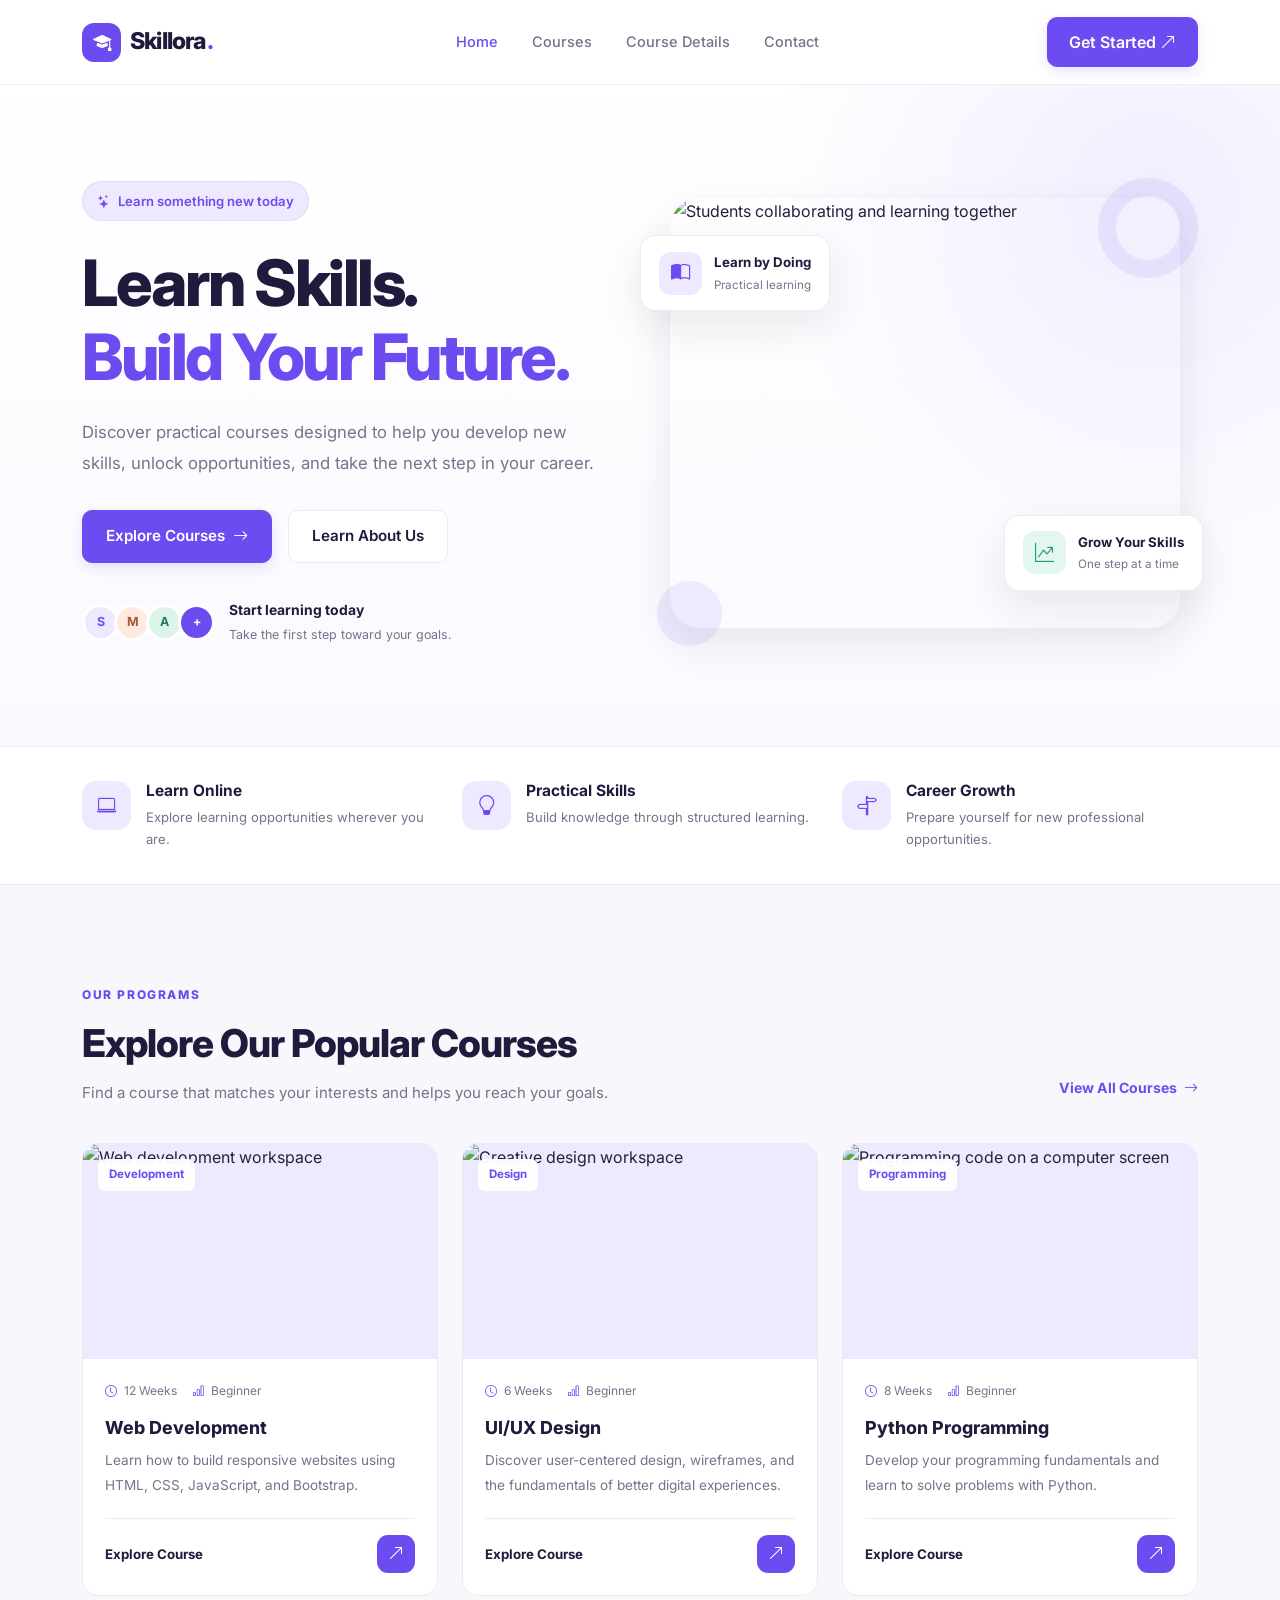
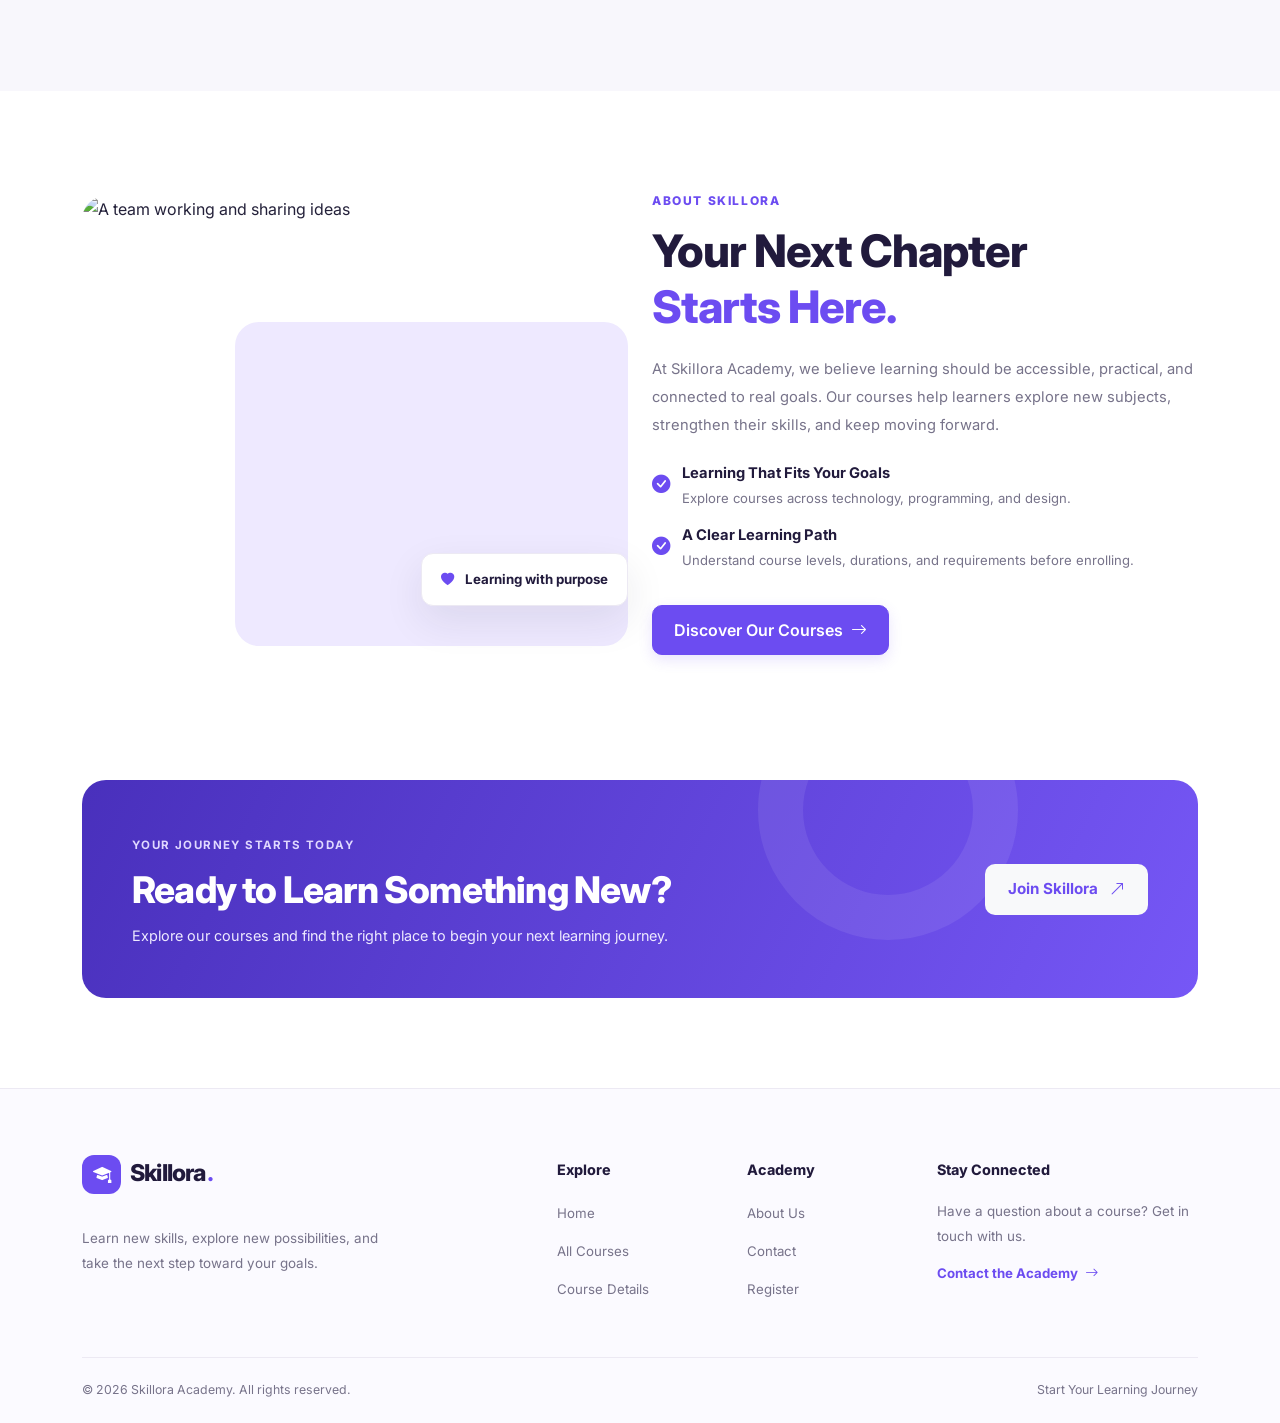
==== index.html @ 538d4571 "feat: add the home page with its style" ====
<!DOCTYPE html>
<html lang="en">
<head>
    <meta charset="UTF-8">
    <meta name="viewport" content="width=device-width, initial-scale=1.0">

    <meta name="description" content="Discover practical online courses at Skillora Academy and build the skills you need to grow your career.">

    <title>Skillora Academy | Learn Skills. Build Your Future.</title>

    <!-- Google Fonts -->
    <link rel="preconnect" href="https://fonts.googleapis.com">
    <link rel="preconnect" href="https://fonts.gstatic.com" crossorigin>
    <link href="https://fonts.googleapis.com/css2?family=Inter:wght@400;500;600;700;800&display=swap" rel="stylesheet">

    <!-- Bootstrap CSS -->
    <link rel="stylesheet" href="bootstrap/bootstrap.min.css">

    <!-- Bootstrap Icons -->
    <link rel="stylesheet" href="https://cdn.jsdelivr.net/npm/bootstrap-icons@1.13.1/font/bootstrap-icons.min.css">

    <!-- Custom CSS -->
    <link rel="stylesheet" href="css/style.css">
</head>

<body>

    <!-- Navbar -->
    <nav class="navbar navbar-expand-lg sticky-top">
        <div class="container">

            <a class="navbar-brand" href="index.html">
                <span class="brand-icon">
                    <i class="bi bi-mortarboard-fill"></i>
                </span>
                Skillora<span class="brand-dot">.</span>
            </a>

            <button
                class="navbar-toggler"
                type="button"
                data-bs-toggle="collapse"
                data-bs-target="#mainNavbar"
                aria-controls="mainNavbar"
                aria-expanded="false"
                aria-label="Toggle navigation">

                <span class="navbar-toggler-icon"></span>
            </button>

            <div class="collapse navbar-collapse" id="mainNavbar">

                <ul class="navbar-nav mx-auto mb-3 mb-lg-0">
                    <li class="nav-item">
                        <a class="nav-link active" aria-current="page" href="index.html">Home</a>
                    </li>

                    <li class="nav-item">
                        <a class="nav-link" href="courses.html">Courses</a>
                    </li>

                    <li class="nav-item">
                        <a class="nav-link" href="course-details.html?course=web-development">Course Details</a>
                    </li>

                    <li class="nav-item">
                        <a class="nav-link" href="contact.html">Contact</a>
                    </li>
                </ul>

                <a href="contact.html" class="btn btn-primary-custom">
                    Get Started <i class="bi bi-arrow-up-right ms-1"></i>
                </a>

            </div>
        </div>
    </nav>


    <!-- Hero Section -->
    <header class="hero-section">
        <div class="container">
            <div class="row align-items-center gy-5">

                <div class="col-lg-6">

                    <div class="hero-badge">
                        <i class="bi bi-stars me-2"></i>
                        Learn something new today
                    </div>

                    <h1 class="hero-title">
                        Learn Skills.<br>
                        <span>Build Your Future.</span>
                    </h1>

                    <p class="hero-description">
                        Discover practical courses designed to help you
                        develop new skills, unlock opportunities, and take
                        the next step in your career.
                    </p>

                    <div class="d-flex flex-wrap gap-3 hero-actions">
                        <a href="courses.html" class="btn btn-primary-custom btn-lg">
                            Explore Courses
                            <i class="bi bi-arrow-right ms-2"></i>
                        </a>

                        <a href="#about" class="btn btn-outline-custom btn-lg">
                            Learn About Us
                        </a>
                    </div>

                    <div class="hero-trust">
                        <div class="trust-avatars" aria-hidden="true">
                            <span>S</span>
                            <span>M</span>
                            <span>A</span>
                            <span>+</span>
                        </div>

                        <div>
                            <strong>Start learning today</strong>
                            <p>Take the first step toward your goals.</p>
                        </div>
                    </div>

                </div>


                <div class="col-lg-6">

                    <div class="hero-visual">

                        <img
                            src="https://images.unsplash.com/photo-1522202176988-66273c2fd55f?auto=format&fit=crop&w=1100&q=85"
                            alt="Students collaborating and learning together"
                            class="hero-image">

                        <div class="floating-card floating-card-top">
                            <div class="floating-icon">
                                <i class="bi bi-book-half"></i>
                            </div>

                            <div>
                                <strong>Learn by Doing</strong>
                                <span>Practical learning</span>
                            </div>
                        </div>

                        <div class="floating-card floating-card-bottom">
                            <div class="floating-icon success-icon">
                                <i class="bi bi-graph-up-arrow"></i>
                            </div>

                            <div>
                                <strong>Grow Your Skills</strong>
                                <span>One step at a time</span>
                            </div>
                        </div>

                        <div class="hero-decoration hero-decoration-one"></div>
                        <div class="hero-decoration hero-decoration-two"></div>

                    </div>

                </div>

            </div>
        </div>
    </header>


    <!-- Learning Benefits -->
    <section class="benefits-section">
        <div class="container">

            <div class="row g-4">

                <div class="col-12 col-md-4">
                    <div class="benefit-item">
                        <div class="benefit-icon">
                            <i class="bi bi-laptop"></i>
                        </div>

                        <div>
                            <h3>Learn Online</h3>
                            <p>Explore learning opportunities wherever you are.</p>
                        </div>
                    </div>
                </div>

                <div class="col-12 col-md-4">
                    <div class="benefit-item">
                        <div class="benefit-icon">
                            <i class="bi bi-lightbulb"></i>
                        </div>

                        <div>
                            <h3>Practical Skills</h3>
                            <p>Build knowledge through structured learning.</p>
                        </div>
                    </div>
                </div>

                <div class="col-12 col-md-4">
                    <div class="benefit-item">
                        <div class="benefit-icon">
                            <i class="bi bi-signpost-split"></i>
                        </div>

                        <div>
                            <h3>Career Growth</h3>
                            <p>Prepare yourself for new professional opportunities.</p>
                        </div>
                    </div>
                </div>

            </div>

        </div>
    </section>


    <!-- Featured Courses -->
    <section class="section-padding" id="featured-courses">
        <div class="container">

            <div class="section-heading">
                <div>
                    <span class="section-eyebrow">OUR PROGRAMS</span>
                    <h2>Explore Our Popular Courses</h2>
                    <p>
                        Find a course that matches your interests
                        and helps you reach your goals.
                    </p>
                </div>

                <a href="courses.html" class="text-link">
                    View All Courses
                    <i class="bi bi-arrow-right ms-1"></i>
                </a>
            </div>


            <div class="row g-4">

                <!-- Web Development -->
                <div class="col-md-6 col-lg-4">
                    <article class="course-card h-100">

                        <div class="course-image-wrapper">
                            <img
                                src="https://images.unsplash.com/photo-1498050108023-c5249f4df085?auto=format&fit=crop&w=800&q=80"
                                alt="Web development workspace"
                                class="course-image"
                                loading="lazy">

                            <span class="course-category">Development</span>
                        </div>

                        <div class="course-card-body">
                            <div class="course-meta">
                                <span>
                                    <i class="bi bi-clock me-1"></i>
                                    12 Weeks
                                </span>

                                <span>
                                    <i class="bi bi-bar-chart me-1"></i>
                                    Beginner
                                </span>
                            </div>

                            <h3>Web Development</h3>

                            <p>
                                Learn how to build responsive websites
                                using HTML, CSS, JavaScript, and Bootstrap.
                            </p>

                            <div class="course-card-footer">
                                <span class="course-price">Explore Course</span>

                                <a
                                    href="course-details.html?course=web-development"
                                    class="course-arrow"
                                    aria-label="View Web Development course details">

                                    <i class="bi bi-arrow-up-right"></i>
                                </a>
                            </div>
                        </div>

                    </article>
                </div>


                <!-- UI/UX Design -->
                <div class="col-md-6 col-lg-4">
                    <article class="course-card h-100">

                        <div class="course-image-wrapper">
                            <img
                                src="https://images.unsplash.com/photo-1561070791-2526d30994b5?auto=format&fit=crop&w=800&q=80"
                                alt="Creative design workspace"
                                class="course-image"
                                loading="lazy">

                            <span class="course-category">Design</span>
                        </div>

                        <div class="course-card-body">
                            <div class="course-meta">
                                <span>
                                    <i class="bi bi-clock me-1"></i>
                                    6 Weeks
                                </span>

                                <span>
                                    <i class="bi bi-bar-chart me-1"></i>
                                    Beginner
                                </span>
                            </div>

                            <h3>UI/UX Design</h3>

                            <p>
                                Discover user-centered design, wireframes,
                                and the fundamentals of better digital experiences.
                            </p>

                            <div class="course-card-footer">
                                <span class="course-price">Explore Course</span>

                                <a
                                    href="course-details.html?course=ui-ux-design"
                                    class="course-arrow"
                                    aria-label="View UI/UX Design course details">

                                    <i class="bi bi-arrow-up-right"></i>
                                </a>
                            </div>
                        </div>

                    </article>
                </div>


                <!-- Python -->
                <div class="col-md-6 col-lg-4">
                    <article class="course-card h-100">

                        <div class="course-image-wrapper">
                            <img
                                src="https://images.unsplash.com/photo-1515879218367-8466d910aaa4?auto=format&fit=crop&w=800&q=80"
                                alt="Programming code on a computer screen"
                                class="course-image"
                                loading="lazy">

                            <span class="course-category">Programming</span>
                        </div>

                        <div class="course-card-body">
                            <div class="course-meta">
                                <span>
                                    <i class="bi bi-clock me-1"></i>
                                    8 Weeks
                                </span>

                                <span>
                                    <i class="bi bi-bar-chart me-1"></i>
                                    Beginner
                                </span>
                            </div>

                            <h3>Python Programming</h3>

                            <p>
                                Develop your programming fundamentals and
                                learn to solve problems with Python.
                            </p>

                            <div class="course-card-footer">
                                <span class="course-price">Explore Course</span>

                                <a
                                    href="course-details.html?course=python"
                                    class="course-arrow"
                                    aria-label="View Python Programming course details">

                                    <i class="bi bi-arrow-up-right"></i>
                                </a>
                            </div>
                        </div>

                    </article>
                </div>

            </div>

        </div>
    </section>


    <!-- About Section -->
    <section class="about-section section-padding" id="about">
        <div class="container">

            <div class="row align-items-center gy-5">

                <div class="col-lg-6">

                    <div class="about-image-wrapper">
                        <img
                            src="https://images.unsplash.com/photo-1521737711867-e3b97375f902?auto=format&fit=crop&w=1000&q=85"
                            alt="A team working and sharing ideas"
                            class="about-image"
                            loading="lazy">

                        <div class="about-image-label">
                            <i class="bi bi-heart-fill me-2"></i>
                            Learning with purpose
                        </div>
                    </div>

                </div>


                <div class="col-lg-6">

                    <span class="section-eyebrow">ABOUT SKILLORA</span>

                    <h2 class="about-title">
                        Your Next Chapter
                        <span>Starts Here.</span>
                    </h2>

                    <p class="about-description">
                        At Skillora Academy, we believe learning should be
                        accessible, practical, and connected to real goals.
                        Our courses help learners explore new subjects,
                        strengthen their skills, and keep moving forward.
                    </p>

                    <div class="about-feature">
                        <i class="bi bi-check-circle-fill"></i>

                        <div>
                            <h3>Learning That Fits Your Goals</h3>
                            <p>Explore courses across technology, programming, and design.</p>
                        </div>
                    </div>

                    <div class="about-feature">
                        <i class="bi bi-check-circle-fill"></i>

                        <div>
                            <h3>A Clear Learning Path</h3>
                            <p>Understand course levels, durations, and requirements before enrolling.</p>
                        </div>
                    </div>

                    <a href="courses.html" class="btn btn-primary-custom mt-3">
                        Discover Our Courses
                        <i class="bi bi-arrow-right ms-2"></i>
                    </a>

                </div>

            </div>

        </div>
    </section>


    <!-- Call to Action -->
    <section class="cta-section">
        <div class="container">

            <div class="cta-content">

                <div>
                    <span class="cta-eyebrow">YOUR JOURNEY STARTS TODAY</span>

                    <h2>Ready to Learn Something New?</h2>

                    <p>
                        Explore our courses and find the right place
                        to begin your next learning journey.
                    </p>
                </div>

                <a href="contact.html" class="btn btn-light btn-lg cta-button">
                    Join Skillora
                    <i class="bi bi-arrow-up-right ms-2"></i>
                </a>

            </div>

        </div>
    </section>


    <!-- Footer -->
    <footer class="site-footer">
        <div class="container">

            <div class="row g-4">

                <div class="col-lg-5 col-md-6">

                    <a class="navbar-brand footer-brand" href="index.html">
                        <span class="brand-icon">
                            <i class="bi bi-mortarboard-fill"></i>
                        </span>
                        Skillora<span class="brand-dot">.</span>
                    </a>

                    <p class="footer-description">
                        Learn new skills, explore new possibilities,
                        and take the next step toward your goals.
                    </p>

                </div>


                <div class="col-lg-2 col-md-6">

                    <h3 class="footer-heading">Explore</h3>

                    <ul class="footer-links">
                        <li><a href="index.html">Home</a></li>
                        <li><a href="courses.html">All Courses</a></li>
                        <li><a href="course-details.html?course=web-development">Course Details</a></li>
                    </ul>

                </div>


                <div class="col-lg-2 col-md-6">

                    <h3 class="footer-heading">Academy</h3>

                    <ul class="footer-links">
                        <li><a href="index.html#about">About Us</a></li>
                        <li><a href="contact.html">Contact</a></li>
                        <li><a href="contact.html">Register</a></li>
                    </ul>

                </div>


                <div class="col-lg-3 col-md-6">

                    <h3 class="footer-heading">Stay Connected</h3>

                    <p class="footer-description">
                        Have a question about a course? Get in touch with us.
                    </p>

                    <a href="contact.html" class="footer-contact-link">
                        Contact the Academy
                        <i class="bi bi-arrow-right ms-1"></i>
                    </a>

                </div>

            </div>


            <div class="footer-bottom">
                <p>
                    &copy; <span id="currentYear">2026</span> Skillora Academy.
                    All rights reserved.
                </p>

                <a href="contact.html">Start Your Learning Journey</a>
            </div>

        </div>
    </footer>


    <!-- Bootstrap JavaScript -->
    <script src="bootstrap/bootstrap.bundle.min.js"></script>

    <!-- Custom JavaScript -->
    <script src="js/script.js"></script>

</body>
</html>
---- css/style.css ----
/* ==============================
    1. Global Styles
================================= */

:root {
    --primary: #6c4cf1;
    --primary-dark: #5638d8;
    --primary-light: #eee9ff;

    --dark: #211a3c;
    --text: #24213a;
    --muted: #77738a;

    --background: #f8f7fc;
    --surface: #ffffff;
    --border: #ece9f3;

    --success: #239b75;

    --radius-sm: 10px;
    --radius-md: 16px;
    --radius-lg: 24px;

    --shadow-sm: 0 5px 20px rgba(36, 33, 58, 0.05);
    --shadow-md: 0 15px 40px rgba(36, 33, 58, 0.09);

    --transition: 0.25s ease;
}

* {
    box-sizing: border-box;
}

html {
    scroll-behavior: smooth;
    scroll-padding-top: 90px;
}

body {
    margin: 0;
    font-family: "Inter", sans-serif;
    color: var(--text);
    background: var(--surface);
    line-height: 1.7;
}

img {
    max-width: 100%;
    display: block;
}

a {
    text-decoration: none;
}

button,
a {
    -webkit-tap-highlight-color: transparent;
}

::selection {
    color: #ffffff;
    background: var(--primary);
}


/* ==============================
    2. Navbar
================================= */

.navbar {
    padding: 17px 0;
    background: rgba(255, 255, 255, 0.96);
    border-bottom: 1px solid rgba(236, 233, 243, 0.8);
    backdrop-filter: blur(14px);
    z-index: 1030;
}

.navbar-brand {
    display: inline-flex;
    align-items: center;
    gap: 9px;
    color: var(--dark);
    font-size: 1.45rem;
    font-weight: 800;
    letter-spacing: -0.8px;
}

.navbar-brand:hover {
    color: var(--dark);
}

.brand-icon {
    width: 39px;
    height: 39px;
    display: inline-flex;
    align-items: center;
    justify-content: center;
    border-radius: 12px;
    color: #ffffff;
    background: var(--primary);
    font-size: 1.15rem;
}

.brand-dot {
    color: var(--primary);
    margin-left: -8px;
}

.navbar-nav {
    gap: 8px;
}

.navbar .nav-link {
    position: relative;
    padding: 9px 13px !important;
    color: var(--muted);
    font-size: 0.91rem;
    font-weight: 500;
    transition: color var(--transition);
}

.navbar .nav-link:hover,
.navbar .nav-link.active {
    color: var(--primary);
}

.navbar-toggler {
    border: 1px solid var(--border);
    padding: 7px 10px;
    box-shadow: none !important;
}

.navbar-toggler:focus {
    box-shadow: 0 0 0 3px rgba(108, 76, 241, 0.12) !important;
}


/* ==============================
    3. Buttons
================================= */

.btn {
    font-weight: 600;
    border-radius: var(--radius-sm);
    transition:
        background-color var(--transition),
        color var(--transition),
        border-color var(--transition),
        transform var(--transition),
        box-shadow var(--transition);
}

.btn-primary-custom {
    display: inline-flex;
    align-items: center;
    justify-content: center;
    padding: 12px 21px;
    color: #ffffff;
    background: var(--primary);
    border: 1px solid var(--primary);
    box-shadow: 0 5px 14px rgba(108, 76, 241, 0.15);
}

.btn-primary-custom:hover,
.btn-primary-custom:focus {
    color: #ffffff;
    background: var(--primary-dark);
    border-color: var(--primary-dark);
    transform: translateY(-2px);
    box-shadow: 0 9px 20px rgba(108, 76, 241, 0.22);
}

.btn-outline-custom {
    padding: 12px 21px;
    color: var(--dark);
    background: var(--surface);
    border: 1px solid var(--border);
}

.btn-outline-custom:hover {
    color: var(--primary);
    border-color: var(--primary);
    background: var(--primary-light);
}

.btn-lg {
    padding: 14px 23px;
    font-size: 0.95rem;
}


/* ==============================
    4. Hero Section
================================= */

.hero-section {
    position: relative;
    overflow: hidden;
    padding: 95px 0 100px;
    background:
        radial-gradient(
            circle at 90% 15%,
            rgba(108, 76, 241, 0.09),
            transparent 30%
        ),
        linear-gradient(180deg, #ffffff 0%, #faf9ff 100%);
}

.hero-badge {
    display: inline-flex;
    align-items: center;
    padding: 8px 14px;
    margin-bottom: 25px;
    color: var(--primary);
    background: var(--primary-light);
    border: 1px solid rgba(108, 76, 241, 0.1);
    border-radius: 50px;
    font-size: 0.82rem;
    font-weight: 600;
}

.hero-title {
    margin-bottom: 23px;
    color: var(--dark);
    font-size: clamp(2.6rem, 5vw, 4.25rem);
    font-weight: 800;
    line-height: 1.15;
    letter-spacing: -2.5px;
}

.hero-title span {
    color: var(--primary);
}

.hero-description {
    max-width: 520px;
    margin-bottom: 30px;
    color: var(--muted);
    font-size: 1.05rem;
    line-height: 1.9;
}

.hero-actions {
    margin-bottom: 36px;
}

.hero-trust {
    display: flex;
    align-items: center;
    gap: 14px;
}

.trust-avatars {
    display: flex;
    align-items: center;
    padding-left: 5px;
}

.trust-avatars span {
    width: 37px;
    height: 37px;
    display: inline-flex;
    align-items: center;
    justify-content: center;
    margin-left: -5px;
    color: var(--primary);
    background: var(--primary-light);
    border: 3px solid #ffffff;
    border-radius: 50%;
    font-size: 0.78rem;
    font-weight: 700;
}

.trust-avatars span:nth-child(2) {
    color: #a05a37;
    background: #ffeadf;
}

.trust-avatars span:nth-child(3) {
    color: #24775e;
    background: #dcf5eb;
}

.trust-avatars span:nth-child(4) {
    color: #ffffff;
    background: var(--primary);
}

.hero-trust strong {
    display: block;
    color: var(--dark);
    font-size: 0.87rem;
}

.hero-trust p {
    margin: 1px 0 0;
    color: var(--muted);
    font-size: 0.78rem;
}

.hero-visual {
    position: relative;
    padding: 18px;
}

.hero-image {
    position: relative;
    z-index: 1;
    width: 100%;
    height: 430px;
    object-fit: cover;
    border-radius: 30px;
    box-shadow: var(--shadow-md);
}

.floating-card {
    position: absolute;
    z-index: 2;
    display: flex;
    align-items: center;
    gap: 12px;
    padding: 15px 18px;
    background: #ffffff;
    border: 1px solid rgba(236, 233, 243, 0.9);
    border-radius: 15px;
    box-shadow: var(--shadow-md);
    animation: float 4s ease-in-out infinite;
}

.floating-card-top {
    top: 55px;
    left: -12px;
}

.floating-card-bottom {
    right: -5px;
    bottom: 55px;
    animation-delay: -2s;
}

.floating-icon {
    width: 43px;
    height: 43px;
    display: flex;
    align-items: center;
    justify-content: center;
    color: var(--primary);
    background: var(--primary-light);
    border-radius: 12px;
    font-size: 1.2rem;
}

.success-icon {
    color: var(--success);
    background: #e3f7ef;
}

.floating-card strong,
.floating-card span {
    display: block;
}

.floating-card strong {
    color: var(--dark);
    font-size: 0.83rem;
}

.floating-card span {
    margin-top: 2px;
    color: var(--muted);
    font-size: 0.73rem;
}

.hero-decoration {
    position: absolute;
    border-radius: 50%;
    pointer-events: none;
}

.hero-decoration-one {
    top: -2px;
    right: 0;
    width: 100px;
    height: 100px;
    border: 18px solid rgba(108, 76, 241, 0.1);
}

.hero-decoration-two {
    bottom: 0;
    left: 5px;
    width: 65px;
    height: 65px;
    background: rgba(108, 76, 241, 0.1);
}

@keyframes float {
    0%, 100% {
        transform: translateY(0);
    }

    50% {
        transform: translateY(-8px);
    }
}


/* ==============================
    5. Benefits Section
================================= */

.benefits-section {
    padding: 34px 0;
    background: #ffffff;
    border-top: 1px solid var(--border);
    border-bottom: 1px solid var(--border);
}

.benefit-item {
    display: flex;
    align-items: flex-start;
    gap: 15px;
    height: 100%;
}

.benefit-icon {
    flex-shrink: 0;
    width: 49px;
    height: 49px;
    display: flex;
    align-items: center;
    justify-content: center;
    color: var(--primary);
    background: var(--primary-light);
    border-radius: 14px;
    font-size: 1.25rem;
}

.benefit-item h3 {
    margin: 1px 0 5px;
    color: var(--dark);
    font-size: 0.97rem;
    font-weight: 700;
}

.benefit-item p {
    margin: 0;
    color: var(--muted);
    font-size: 0.82rem;
    line-height: 1.7;
}


/* ==============================
    6. Shared Section Styles
================================= */

.section-padding {
    padding: 95px 0;
}

.section-heading {
    display: flex;
    align-items: flex-end;
    justify-content: space-between;
    gap: 25px;
    margin-bottom: 38px;
}

.section-eyebrow {
    display: inline-block;
    margin-bottom: 13px;
    color: var(--primary);
    font-size: 0.75rem;
    font-weight: 800;
    letter-spacing: 1.6px;
}

.section-heading h2,
.about-title {
    margin-bottom: 13px;
    color: var(--dark);
    font-size: clamp(1.8rem, 3vw, 2.55rem);
    font-weight: 800;
    line-height: 1.25;
    letter-spacing: -1px;
}

.section-heading p {
    max-width: 560px;
    margin: 0;
    color: var(--muted);
    font-size: 0.94rem;
}

.text-link {
    flex-shrink: 0;
    padding-bottom: 5px;
    color: var(--primary);
    font-size: 0.88rem;
    font-weight: 700;
    transition: color var(--transition);
}

.text-link:hover {
    color: var(--primary-dark);
}


/* ==============================
    7. Course Cards
================================= */

#featured-courses {
    background: var(--background);
}

.course-card {
    overflow: hidden;
    background: var(--surface);
    border: 1px solid var(--border);
    border-radius: var(--radius-md);
    transition:
        transform var(--transition),
        box-shadow var(--transition),
        border-color var(--transition);
}

.course-card:hover {
    transform: translateY(-7px);
    border-color: rgba(108, 76, 241, 0.25);
    box-shadow: var(--shadow-md);
}

.course-image-wrapper {
    position: relative;
    overflow: hidden;
    height: 215px;
    background: var(--primary-light);
}

.course-image {
    width: 100%;
    height: 100%;
    object-fit: cover;
    transition: transform 0.5s ease;
}

.course-card:hover .course-image {
    transform: scale(1.05);
}

.course-category {
    position: absolute;
    top: 15px;
    left: 15px;
    padding: 6px 11px;
    color: var(--primary);
    background: rgba(255, 255, 255, 0.95);
    border-radius: 7px;
    font-size: 0.72rem;
    font-weight: 700;
}

.course-card-body {
    display: flex;
    flex-direction: column;
    padding: 22px;
}

.course-meta {
    display: flex;
    flex-wrap: wrap;
    gap: 15px;
    margin-bottom: 15px;
    color: var(--muted);
    font-size: 0.75rem;
}

.course-meta i {
    color: var(--primary);
}

.course-card h3 {
    margin-bottom: 10px;
    color: var(--dark);
    font-size: 1.12rem;
    font-weight: 750;
}

.course-card-body > p {
    flex-grow: 1;
    margin-bottom: 21px;
    color: var(--muted);
    font-size: 0.85rem;
    line-height: 1.8;
}

.course-card-footer {
    display: flex;
    align-items: center;
    justify-content: space-between;
    padding-top: 16px;
    border-top: 1px solid var(--border);
}

.course-price {
    color: var(--dark);
    font-size: 0.83rem;
    font-weight: 700;
}

.course-arrow {
    width: 38px;
    height: 38px;
    display: flex;
    align-items: center;
    justify-content: center;
    color: #ffffff;
    background: var(--primary);
    border-radius: 11px;
    transition:
        background-color var(--transition),
        transform var(--transition);
}

.course-arrow:hover {
    color: #ffffff;
    background: var(--primary-dark);
    transform: translate(2px, -2px);
}


/* ==============================
    8. About Section
================================= */

.about-section {
    background: #ffffff;
}

.about-image-wrapper {
    position: relative;
    padding: 0 20px 20px 0;
}

.about-image-wrapper::before {
    position: absolute;
    z-index: 0;
    right: 0;
    bottom: 0;
    width: 72%;
    height: 72%;
    background: var(--primary-light);
    border-radius: var(--radius-lg);
    content: "";
}

.about-image {
    position: relative;
    z-index: 1;
    width: 100%;
    height: 430px;
    object-fit: cover;
    border-radius: var(--radius-lg);
}

.about-image-label {
    position: absolute;
    z-index: 2;
    right: 0;
    bottom: 40px;
    padding: 14px 19px;
    color: var(--dark);
    background: #ffffff;
    border: 1px solid var(--border);
    border-radius: 12px;
    box-shadow: var(--shadow-md);
    font-size: 0.83rem;
    font-weight: 700;
}

.about-image-label i {
    color: var(--primary);
}

.about-title {
    margin-bottom: 20px;
    font-size: clamp(2rem, 3.5vw, 2.8rem);
}

.about-title span {
    display: block;
    color: var(--primary);
}

.about-description {
    margin-bottom: 25px;
    color: var(--muted);
    font-size: 0.92rem;
    line-height: 1.9;
}

.about-feature {
    display: flex;
    align-items: flex-start;
    gap: 12px;
    margin-bottom: 18px;
}

.about-feature > i {
    margin-top: 3px;
    color: var(--primary);
    font-size: 1.15rem;
}

.about-feature h3 {
    margin-bottom: 4px;
    color: var(--dark);
    font-size: 0.92rem;
    font-weight: 700;
}

.about-feature p {
    margin: 0;
    color: var(--muted);
    font-size: 0.82rem;
}


/* ==============================
    9. Call to Action
================================= */

.cta-section {
    padding: 30px 0 90px;
    background: #ffffff;
}

.cta-content {
    position: relative;
    display: flex;
    align-items: center;
    justify-content: space-between;
    gap: 30px;
    overflow: hidden;
    padding: 50px;
    color: #ffffff;
    background: linear-gradient(115deg, #4930bc 0%, #7657f6 100%);
    border-radius: var(--radius-lg);
}

.cta-content::after {
    position: absolute;
    top: -100px;
    right: 180px;
    width: 260px;
    height: 260px;
    border: 45px solid rgba(255, 255, 255, 0.08);
    border-radius: 50%;
    content: "";
    pointer-events: none;
}

.cta-content > div,
.cta-button {
    position: relative;
    z-index: 1;
}

.cta-eyebrow {
    display: inline-block;
    margin-bottom: 12px;
    color: #e0d8ff;
    font-size: 0.72rem;
    font-weight: 700;
    letter-spacing: 1.4px;
}

.cta-content h2 {
    margin-bottom: 12px;
    font-size: clamp(1.6rem, 3vw, 2.3rem);
    font-weight: 800;
    letter-spacing: -0.8px;
}

.cta-content p {
    max-width: 570px;
    margin: 0;
    color: #eeeaff;
    font-size: 0.9rem;
}

.cta-button {
    flex-shrink: 0;
    color: var(--primary);
    font-weight: 700;
    border: none;
    border-radius: var(--radius-sm);
}

.cta-button:hover {
    color: var(--primary-dark);
    background: #f1edff;
    transform: translateY(-2px);
}


/* ==============================
    10. Footer
================================= */

.site-footer {
    padding: 65px 0 0;
    background: #fbfaff;
    border-top: 1px solid var(--border);
}

.footer-brand {
    margin-bottom: 18px;
}

.footer-description {
    max-width: 320px;
    margin: 14px 0 0;
    color: var(--muted);
    font-size: 0.84rem;
    line-height: 1.9;
}

.footer-heading {
    margin: 7px 0 20px;
    color: var(--dark);
    font-size: 0.9rem;
    font-weight: 750;
}

.footer-links {
    display: flex;
    flex-direction: column;
    gap: 11px;
    padding: 0;
    margin: 0;
    list-style: none;
}

.footer-links a,
.footer-contact-link {
    color: var(--muted);
    font-size: 0.83rem;
    transition: color var(--transition);
}

.footer-links a:hover,
.footer-contact-link:hover {
    color: var(--primary);
}

.footer-contact-link {
    display: inline-block;
    margin-top: 12px;
    color: var(--primary);
    font-weight: 700;
}

.footer-bottom {
    display: flex;
    align-items: center;
    justify-content: space-between;
    gap: 15px;
    margin-top: 55px;
    padding: 22px 0;
    border-top: 1px solid var(--border);
}

.footer-bottom p,
.footer-bottom a {
    margin: 0;
    color: var(--muted);
    font-size: 0.77rem;
}

.footer-bottom a:hover {
    color: var(--primary);
}


/* ==============================
    11. Responsive Design
================================= */

@media (max-width: 991.98px) {
    .navbar-collapse {
        padding: 18px 0 5px;
    }

    .navbar-nav {
        gap: 2px;
    }

    .navbar .nav-link {
        padding: 10px 0 !important;
    }

    .hero-section {
        padding: 65px 0 75px;
    }

    .hero-visual {
        max-width: 650px;
        margin: 0 auto;
    }

    .hero-image {
        height: 390px;
    }

    .section-padding {
        padding: 75px 0;
    }

    .cta-content {
        padding: 38px;
    }
}

@media (max-width: 767.98px) {
    .hero-section {
        padding: 50px 0 60px;
    }

    .hero-title {
        font-size: clamp(2.45rem, 9vw, 3.5rem);
        letter-spacing: -1.8px;
    }

    .hero-description {
        font-size: 0.95rem;
    }

    .hero-visual {
        padding: 12px;
    }

    .hero-image {
        height: 330px;
        border-radius: 22px;
    }

    .floating-card {
        gap: 9px;
        padding: 11px 12px;
    }

    .floating-card-top {
        top: 30px;
        left: -2px;
    }

    .floating-card-bottom {
        right: -2px;
        bottom: 30px;
    }

    .floating-icon {
        width: 36px;
        height: 36px;
        font-size: 1rem;
    }

    .floating-card strong {
        font-size: 0.73rem;
    }

    .floating-card span {
        font-size: 0.66rem;
    }

    .benefit-item {
        padding: 5px 0;
    }

    .section-padding {
        padding: 65px 0;
    }

    .section-heading {
        align-items: flex-start;
        flex-direction: column;
        gap: 15px;
        margin-bottom: 28px;
    }

    .course-image-wrapper {
        height: 230px;
    }

    .about-image {
        height: 340px;
    }

    .cta-section {
        padding-bottom: 65px;
    }

    .cta-content {
        align-items: flex-start;
        flex-direction: column;
        padding: 30px 25px;
    }

    .cta-content::after {
        right: -100px;
    }

    .site-footer {
        padding-top: 50px;
    }

    .footer-bottom {
        align-items: flex-start;
        flex-direction: column;
        margin-top: 35px;
    }
}

@media (max-width: 420px) {
    .navbar-brand {
        font-size: 1.25rem;
    }

    .brand-icon {
        width: 35px;
        height: 35px;
    }

    .hero-title {
        font-size: 2.35rem;
    }

    .hero-actions .btn {
        width: 100%;
    }

    .hero-image {
        height: 275px;
    }

    .floating-card-top {
        left: -5px;
    }

    .floating-card-bottom {
        right: -5px;
    }

    .about-image {
        height: 290px;
    }
}

@media (prefers-reduced-motion: reduce) {
    *,
    *::before,
    *::after {
        scroll-behavior: auto !important;
        animation-duration: 0.01ms !important;
        animation-iteration-count: 1 !important;
        transition-duration: 0.01ms !important;
    }
}
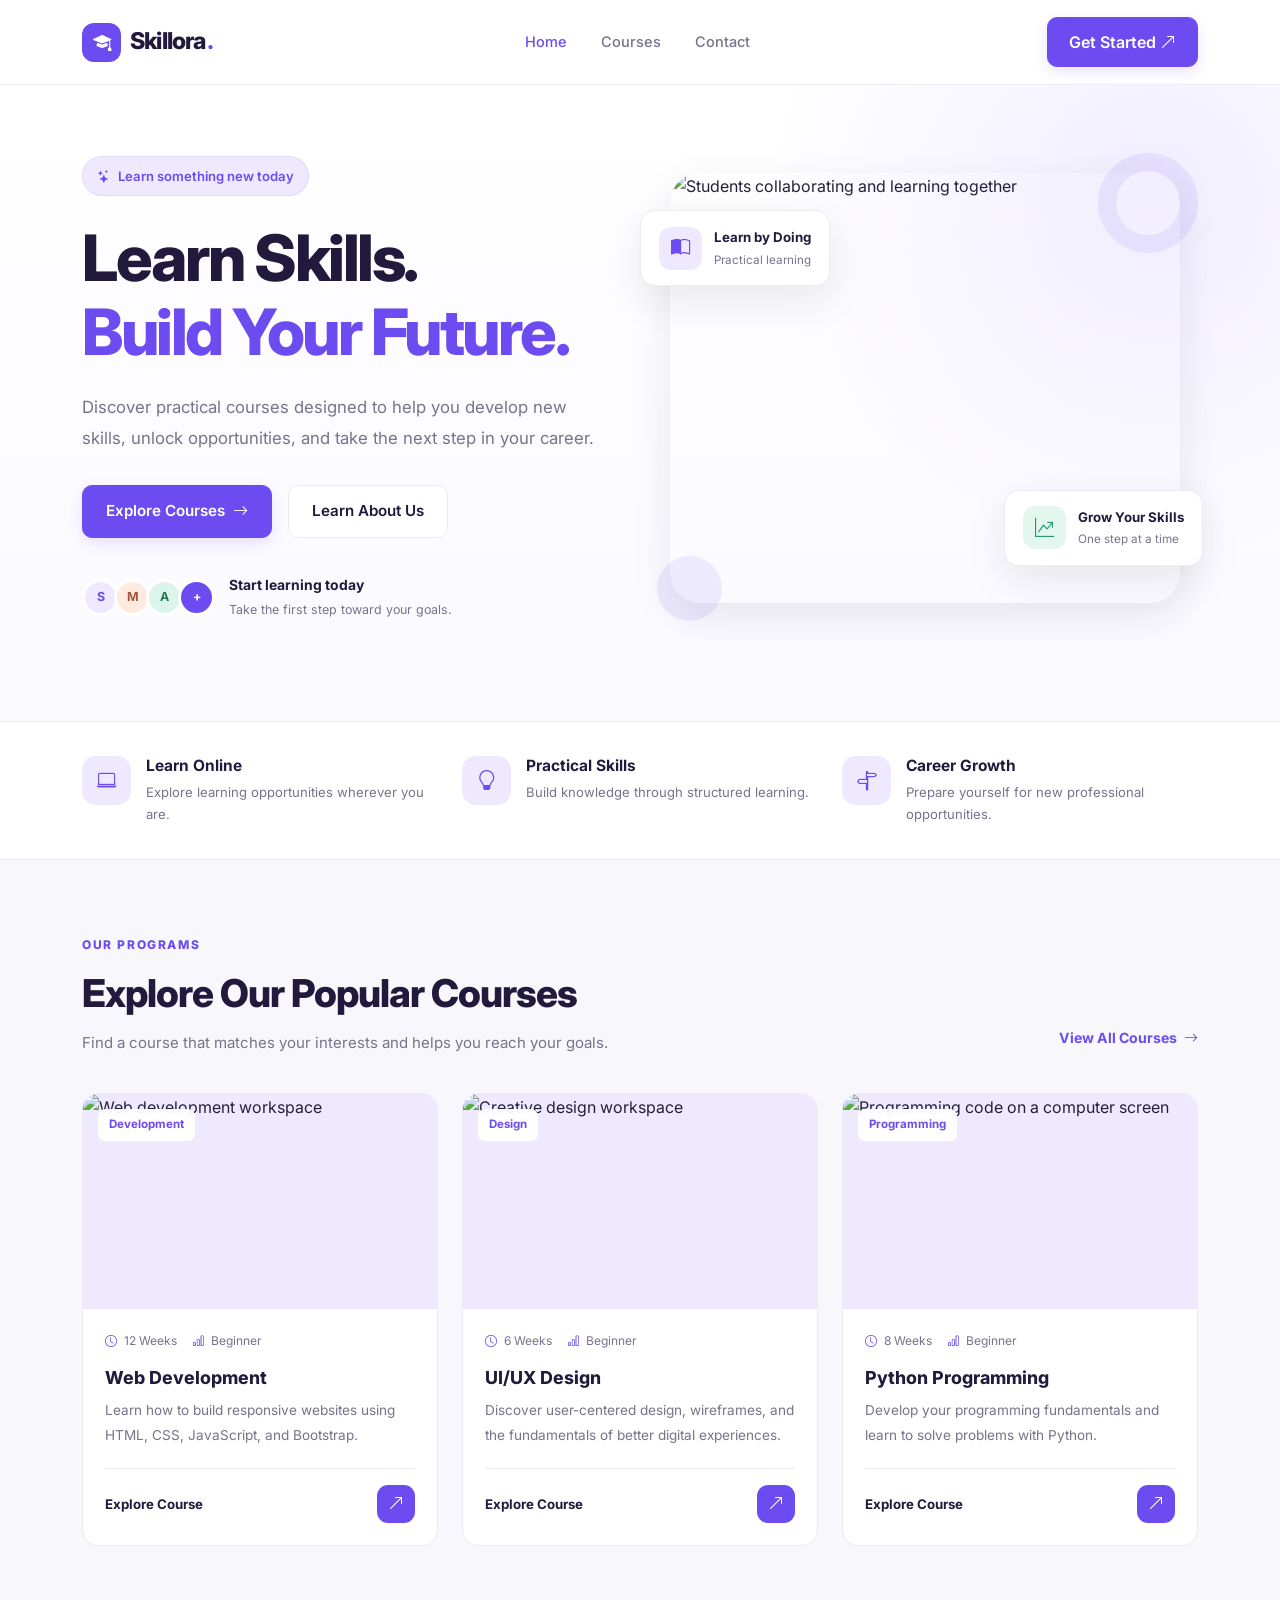
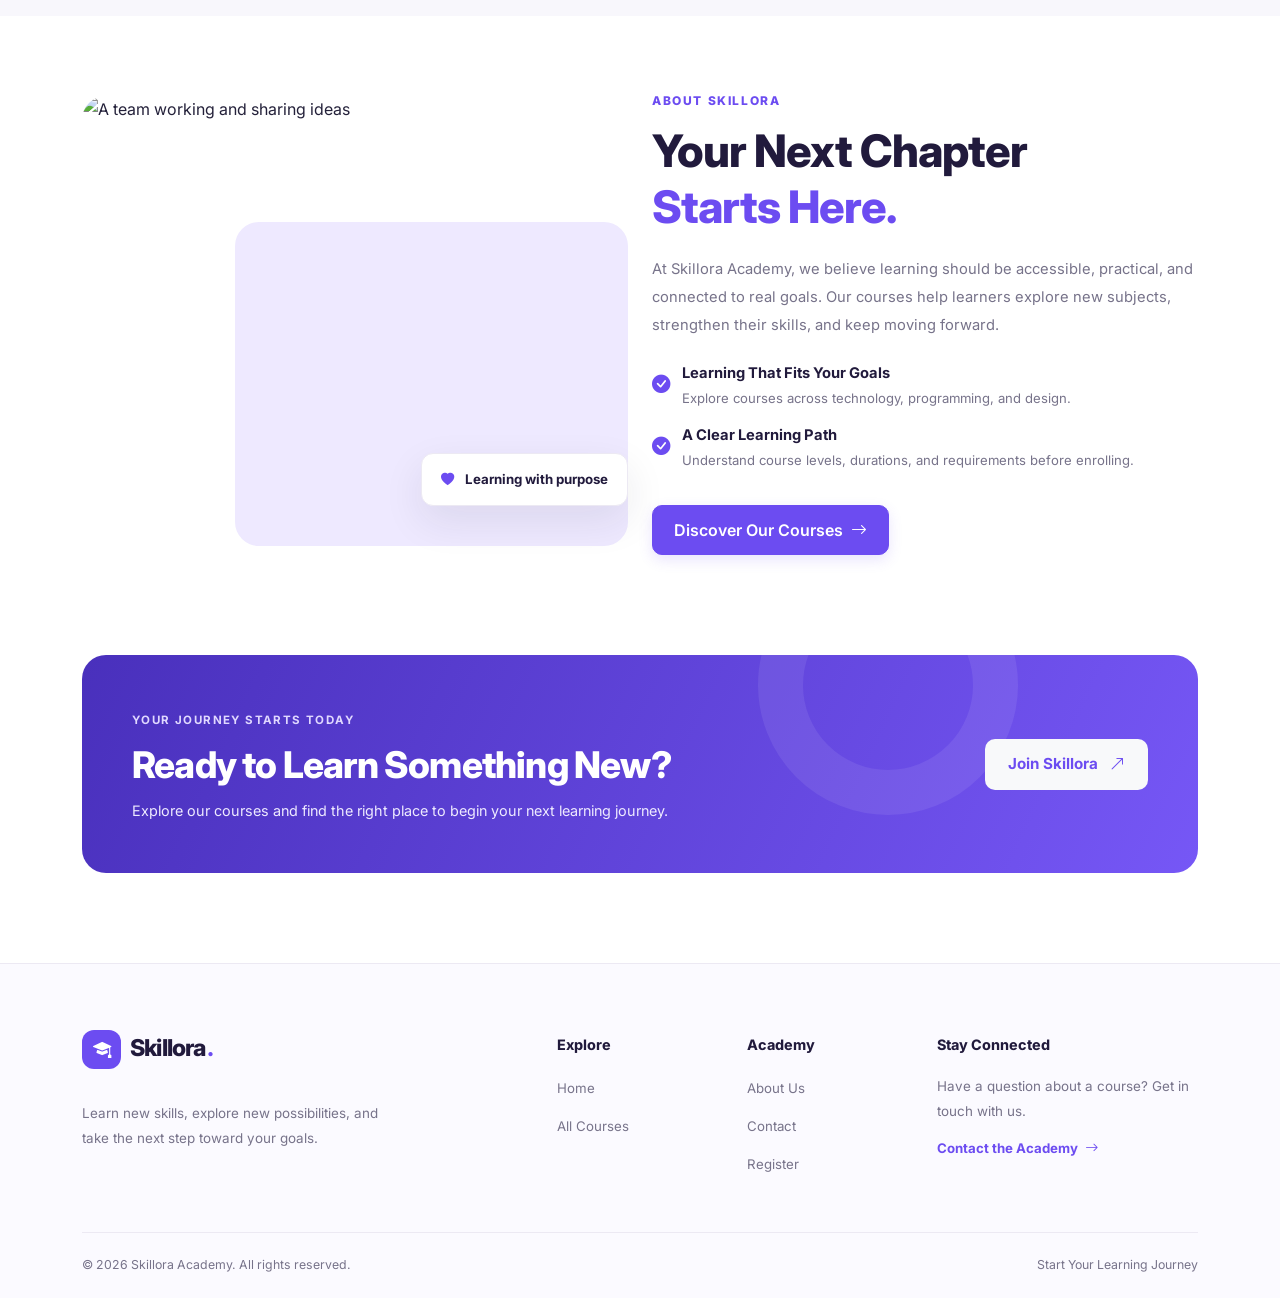
==== commit 9c01eb46: "chore: finalize Skillora Academy project" ====
--- a/index.html
+++ b/index.html
@@ -1,10 +1,12 @@
 <!DOCTYPE html>
 <html lang="en">
+
 <head>
     <meta charset="UTF-8">
     <meta name="viewport" content="width=device-width, initial-scale=1.0">
 
-    <meta name="description" content="Discover practical online courses at Skillora Academy and build the skills you need to grow your career.">
+    <meta name="description"
+        content="Discover practical online courses at Skillora Academy and build the skills you need to grow your career.">
 
     <title>Skillora Academy | Learn Skills. Build Your Future.</title>
 
@@ -36,14 +38,8 @@
                 Skillora<span class="brand-dot">.</span>
             </a>
 
-            <button
-                class="navbar-toggler"
-                type="button"
-                data-bs-toggle="collapse"
-                data-bs-target="#mainNavbar"
-                aria-controls="mainNavbar"
-                aria-expanded="false"
-                aria-label="Toggle navigation">
+            <button class="navbar-toggler" type="button" data-bs-toggle="collapse" data-bs-target="#mainNavbar"
+                aria-controls="mainNavbar" aria-expanded="false" aria-label="Toggle navigation">
 
                 <span class="navbar-toggler-icon"></span>
             </button>
@@ -57,10 +53,6 @@
 
                     <li class="nav-item">
                         <a class="nav-link" href="courses.html">Courses</a>
-                    </li>
-
-                    <li class="nav-item">
-                        <a class="nav-link" href="course-details.html?course=web-development">Course Details</a>
                     </li>
 
                     <li class="nav-item">
@@ -132,10 +124,8 @@
 
                     <div class="hero-visual">
 
-                        <img
-                            src="https://images.unsplash.com/photo-1522202176988-66273c2fd55f?auto=format&fit=crop&w=1100&q=85"
-                            alt="Students collaborating and learning together"
-                            class="hero-image">
+                        <img src="https://images.unsplash.com/photo-1522202176988-66273c2fd55f?auto=format&fit=crop&w=1100&q=85"
+                            alt="Students collaborating and learning together" class="hero-image">
 
                         <div class="floating-card floating-card-top">
                             <div class="floating-icon">
@@ -250,11 +240,8 @@
                     <article class="course-card h-100">
 
                         <div class="course-image-wrapper">
-                            <img
-                                src="https://images.unsplash.com/photo-1498050108023-c5249f4df085?auto=format&fit=crop&w=800&q=80"
-                                alt="Web development workspace"
-                                class="course-image"
-                                loading="lazy">
+                            <img src="https://images.unsplash.com/photo-1498050108023-c5249f4df085?auto=format&fit=crop&w=800&q=80"
+                                alt="Web development workspace" class="course-image" loading="lazy">
 
                             <span class="course-category">Development</span>
                         </div>
@@ -282,9 +269,7 @@
                             <div class="course-card-footer">
                                 <span class="course-price">Explore Course</span>
 
-                                <a
-                                    href="course-details.html?course=web-development"
-                                    class="course-arrow"
+                                <a href="course-details.html?course=web-development" class="course-arrow"
                                     aria-label="View Web Development course details">
 
                                     <i class="bi bi-arrow-up-right"></i>
@@ -301,11 +286,8 @@
                     <article class="course-card h-100">
 
                         <div class="course-image-wrapper">
-                            <img
-                                src="https://images.unsplash.com/photo-1561070791-2526d30994b5?auto=format&fit=crop&w=800&q=80"
-                                alt="Creative design workspace"
-                                class="course-image"
-                                loading="lazy">
+                            <img src="https://images.unsplash.com/photo-1561070791-2526d30994b5?auto=format&fit=crop&w=800&q=80"
+                                alt="Creative design workspace" class="course-image" loading="lazy">
 
                             <span class="course-category">Design</span>
                         </div>
@@ -333,9 +315,7 @@
                             <div class="course-card-footer">
                                 <span class="course-price">Explore Course</span>
 
-                                <a
-                                    href="course-details.html?course=ui-ux-design"
-                                    class="course-arrow"
+                                <a href="course-details.html?course=ui-ux-design" class="course-arrow"
                                     aria-label="View UI/UX Design course details">
 
                                     <i class="bi bi-arrow-up-right"></i>
@@ -352,11 +332,8 @@
                     <article class="course-card h-100">
 
                         <div class="course-image-wrapper">
-                            <img
-                                src="https://images.unsplash.com/photo-1515879218367-8466d910aaa4?auto=format&fit=crop&w=800&q=80"
-                                alt="Programming code on a computer screen"
-                                class="course-image"
-                                loading="lazy">
+                            <img src="https://images.unsplash.com/photo-1515879218367-8466d910aaa4?auto=format&fit=crop&w=800&q=80"
+                                alt="Programming code on a computer screen" class="course-image" loading="lazy">
 
                             <span class="course-category">Programming</span>
                         </div>
@@ -384,9 +361,7 @@
                             <div class="course-card-footer">
                                 <span class="course-price">Explore Course</span>
 
-                                <a
-                                    href="course-details.html?course=python"
-                                    class="course-arrow"
+                                <a href="course-details.html?course=python" class="course-arrow"
                                     aria-label="View Python Programming course details">
 
                                     <i class="bi bi-arrow-up-right"></i>
@@ -412,11 +387,8 @@
                 <div class="col-lg-6">
 
                     <div class="about-image-wrapper">
-                        <img
-                            src="https://images.unsplash.com/photo-1521737711867-e3b97375f902?auto=format&fit=crop&w=1000&q=85"
-                            alt="A team working and sharing ideas"
-                            class="about-image"
-                            loading="lazy">
+                        <img src="https://images.unsplash.com/photo-1521737711867-e3b97375f902?auto=format&fit=crop&w=1000&q=85"
+                            alt="A team working and sharing ideas" class="about-image" loading="lazy">
 
                         <div class="about-image-label">
                             <i class="bi bi-heart-fill me-2"></i>
@@ -532,7 +504,6 @@
                     <ul class="footer-links">
                         <li><a href="index.html">Home</a></li>
                         <li><a href="courses.html">All Courses</a></li>
-                        <li><a href="course-details.html?course=web-development">Course Details</a></li>
                     </ul>
 
                 </div>
@@ -589,4 +560,5 @@
     <script src="js/script.js"></script>
 
 </body>
+
 </html>
--- a/css/style.css
+++ b/css/style.css
@@ -3,1069 +3,1837 @@
 ================================= */
 
 :root {
-    --primary: #6c4cf1;
-    --primary-dark: #5638d8;
-    --primary-light: #eee9ff;
-
-    --dark: #211a3c;
-    --text: #24213a;
-    --muted: #77738a;
-
-    --background: #f8f7fc;
-    --surface: #ffffff;
-    --border: #ece9f3;
-
-    --success: #239b75;
-
-    --radius-sm: 10px;
-    --radius-md: 16px;
-    --radius-lg: 24px;
-
-    --shadow-sm: 0 5px 20px rgba(36, 33, 58, 0.05);
-    --shadow-md: 0 15px 40px rgba(36, 33, 58, 0.09);
-
-    --transition: 0.25s ease;
+  --primary: #6c4cf1;
+  --primary-dark: #5638d8;
+  --primary-light: #eee9ff;
+
+  --dark: #211a3c;
+  --text: #24213a;
+  --muted: #77738a;
+
+  --background: #f8f7fc;
+  --surface: #ffffff;
+  --border: #ece9f3;
+
+  --success: #239b75;
+
+  --radius-sm: 10px;
+  --radius-md: 16px;
+  --radius-lg: 24px;
+
+  --shadow-sm: 0 5px 20px rgba(36, 33, 58, 0.05);
+  --shadow-md: 0 15px 40px rgba(36, 33, 58, 0.09);
+
+  --transition: 0.25s ease;
 }
 
 * {
-    box-sizing: border-box;
+  box-sizing: border-box;
 }
 
 html {
-    scroll-behavior: smooth;
-    scroll-padding-top: 90px;
+  scroll-behavior: smooth;
+  scroll-padding-top: 90px;
 }
 
 body {
-    margin: 0;
-    font-family: "Inter", sans-serif;
-    color: var(--text);
-    background: var(--surface);
-    line-height: 1.7;
+  margin: 0;
+  font-family: "Inter", sans-serif;
+  color: var(--text);
+  background: var(--surface);
+  line-height: 1.7;
 }
 
 img {
-    max-width: 100%;
-    display: block;
+  max-width: 100%;
+  display: block;
 }
 
 a {
-    text-decoration: none;
+  text-decoration: none;
 }
 
 button,
 a {
-    -webkit-tap-highlight-color: transparent;
+  -webkit-tap-highlight-color: transparent;
 }
 
 ::selection {
-    color: #ffffff;
-    background: var(--primary);
-}
-
+  color: #ffffff;
+  background: var(--primary);
+}
 
 /* ==============================
     2. Navbar
 ================================= */
 
 .navbar {
-    padding: 17px 0;
-    background: rgba(255, 255, 255, 0.96);
-    border-bottom: 1px solid rgba(236, 233, 243, 0.8);
-    backdrop-filter: blur(14px);
-    z-index: 1030;
+  padding: 17px 0;
+  background: rgba(255, 255, 255, 0.96);
+  border-bottom: 1px solid rgba(236, 233, 243, 0.8);
+  backdrop-filter: blur(14px);
+  z-index: 1030;
 }
 
 .navbar-brand {
-    display: inline-flex;
-    align-items: center;
-    gap: 9px;
-    color: var(--dark);
-    font-size: 1.45rem;
-    font-weight: 800;
-    letter-spacing: -0.8px;
+  display: inline-flex;
+  align-items: center;
+  gap: 9px;
+  color: var(--dark);
+  font-size: 1.45rem;
+  font-weight: 800;
+  letter-spacing: -0.8px;
 }
 
 .navbar-brand:hover {
-    color: var(--dark);
+  color: var(--dark);
 }
 
 .brand-icon {
-    width: 39px;
-    height: 39px;
-    display: inline-flex;
-    align-items: center;
-    justify-content: center;
-    border-radius: 12px;
-    color: #ffffff;
-    background: var(--primary);
-    font-size: 1.15rem;
+  width: 39px;
+  height: 39px;
+  display: inline-flex;
+  align-items: center;
+  justify-content: center;
+  border-radius: 12px;
+  color: #ffffff;
+  background: var(--primary);
+  font-size: 1.15rem;
 }
 
 .brand-dot {
-    color: var(--primary);
-    margin-left: -8px;
+  color: var(--primary);
+  margin-left: -8px;
 }
 
 .navbar-nav {
-    gap: 8px;
+  gap: 8px;
 }
 
 .navbar .nav-link {
-    position: relative;
-    padding: 9px 13px !important;
-    color: var(--muted);
-    font-size: 0.91rem;
-    font-weight: 500;
-    transition: color var(--transition);
+  position: relative;
+  padding: 9px 13px !important;
+  color: var(--muted);
+  font-size: 0.91rem;
+  font-weight: 500;
+  transition: color var(--transition);
 }
 
 .navbar .nav-link:hover,
 .navbar .nav-link.active {
-    color: var(--primary);
+  color: var(--primary);
 }
 
 .navbar-toggler {
-    border: 1px solid var(--border);
-    padding: 7px 10px;
-    box-shadow: none !important;
+  border: 1px solid var(--border);
+  padding: 7px 10px;
+  box-shadow: none !important;
 }
 
 .navbar-toggler:focus {
-    box-shadow: 0 0 0 3px rgba(108, 76, 241, 0.12) !important;
-}
-
+  box-shadow: 0 0 0 3px rgba(108, 76, 241, 0.12) !important;
+}
 
 /* ==============================
     3. Buttons
 ================================= */
 
 .btn {
-    font-weight: 600;
-    border-radius: var(--radius-sm);
-    transition:
-        background-color var(--transition),
-        color var(--transition),
-        border-color var(--transition),
-        transform var(--transition),
-        box-shadow var(--transition);
+  font-weight: 600;
+  border-radius: var(--radius-sm);
+  transition:
+    background-color var(--transition),
+    color var(--transition),
+    border-color var(--transition),
+    transform var(--transition),
+    box-shadow var(--transition);
 }
 
 .btn-primary-custom {
-    display: inline-flex;
-    align-items: center;
-    justify-content: center;
-    padding: 12px 21px;
-    color: #ffffff;
-    background: var(--primary);
-    border: 1px solid var(--primary);
-    box-shadow: 0 5px 14px rgba(108, 76, 241, 0.15);
+  display: inline-flex;
+  align-items: center;
+  justify-content: center;
+  padding: 12px 21px;
+  color: #ffffff;
+  background: var(--primary);
+  border: 1px solid var(--primary);
+  box-shadow: 0 5px 14px rgba(108, 76, 241, 0.15);
 }
 
 .btn-primary-custom:hover,
 .btn-primary-custom:focus {
-    color: #ffffff;
-    background: var(--primary-dark);
-    border-color: var(--primary-dark);
-    transform: translateY(-2px);
-    box-shadow: 0 9px 20px rgba(108, 76, 241, 0.22);
+  color: #ffffff;
+  background: var(--primary-dark);
+  border-color: var(--primary-dark);
+  transform: translateY(-2px);
+  box-shadow: 0 9px 20px rgba(108, 76, 241, 0.22);
 }
 
 .btn-outline-custom {
-    padding: 12px 21px;
-    color: var(--dark);
-    background: var(--surface);
-    border: 1px solid var(--border);
+  padding: 12px 21px;
+  color: var(--dark);
+  background: var(--surface);
+  border: 1px solid var(--border);
 }
 
 .btn-outline-custom:hover {
-    color: var(--primary);
-    border-color: var(--primary);
-    background: var(--primary-light);
+  color: var(--primary);
+  border-color: var(--primary);
+  background: var(--primary-light);
 }
 
 .btn-lg {
-    padding: 14px 23px;
-    font-size: 0.95rem;
-}
-
+  padding: 14px 23px;
+  font-size: 0.95rem;
+}
 
 /* ==============================
     4. Hero Section
 ================================= */
 
 .hero-section {
-    position: relative;
-    overflow: hidden;
-    padding: 95px 0 100px;
-    background:
-        radial-gradient(
-            circle at 90% 15%,
-            rgba(108, 76, 241, 0.09),
-            transparent 30%
-        ),
-        linear-gradient(180deg, #ffffff 0%, #faf9ff 100%);
+  position: relative;
+  overflow: hidden;
+  padding: 70px 0 100px;
+  background:
+    radial-gradient(
+      circle at 90% 15%,
+      rgba(108, 76, 241, 0.09),
+      transparent 30%
+    ),
+    linear-gradient(180deg, #ffffff 0%, #faf9ff 100%);
 }
 
 .hero-badge {
-    display: inline-flex;
-    align-items: center;
-    padding: 8px 14px;
-    margin-bottom: 25px;
-    color: var(--primary);
-    background: var(--primary-light);
-    border: 1px solid rgba(108, 76, 241, 0.1);
-    border-radius: 50px;
-    font-size: 0.82rem;
-    font-weight: 600;
+  display: inline-flex;
+  align-items: center;
+  padding: 8px 14px;
+  margin-bottom: 25px;
+  color: var(--primary);
+  background: var(--primary-light);
+  border: 1px solid rgba(108, 76, 241, 0.1);
+  border-radius: 50px;
+  font-size: 0.82rem;
+  font-weight: 600;
 }
 
 .hero-title {
-    margin-bottom: 23px;
-    color: var(--dark);
-    font-size: clamp(2.6rem, 5vw, 4.25rem);
-    font-weight: 800;
-    line-height: 1.15;
-    letter-spacing: -2.5px;
+  margin-bottom: 23px;
+  color: var(--dark);
+  font-size: clamp(2.6rem, 5vw, 4.25rem);
+  font-weight: 800;
+  line-height: 1.15;
+  letter-spacing: -2.5px;
 }
 
 .hero-title span {
-    color: var(--primary);
+  color: var(--primary);
 }
 
 .hero-description {
-    max-width: 520px;
-    margin-bottom: 30px;
-    color: var(--muted);
-    font-size: 1.05rem;
-    line-height: 1.9;
+  max-width: 520px;
+  margin-bottom: 30px;
+  color: var(--muted);
+  font-size: 1.05rem;
+  line-height: 1.9;
 }
 
 .hero-actions {
-    margin-bottom: 36px;
+  margin-bottom: 36px;
 }
 
 .hero-trust {
-    display: flex;
-    align-items: center;
-    gap: 14px;
+  display: flex;
+  align-items: center;
+  gap: 14px;
 }
 
 .trust-avatars {
-    display: flex;
-    align-items: center;
-    padding-left: 5px;
+  display: flex;
+  align-items: center;
+  padding-left: 5px;
 }
 
 .trust-avatars span {
-    width: 37px;
-    height: 37px;
-    display: inline-flex;
-    align-items: center;
-    justify-content: center;
-    margin-left: -5px;
-    color: var(--primary);
-    background: var(--primary-light);
-    border: 3px solid #ffffff;
-    border-radius: 50%;
-    font-size: 0.78rem;
-    font-weight: 700;
+  width: 37px;
+  height: 37px;
+  display: inline-flex;
+  align-items: center;
+  justify-content: center;
+  margin-left: -5px;
+  color: var(--primary);
+  background: var(--primary-light);
+  border: 3px solid #ffffff;
+  border-radius: 50%;
+  font-size: 0.78rem;
+  font-weight: 700;
 }
 
 .trust-avatars span:nth-child(2) {
-    color: #a05a37;
-    background: #ffeadf;
+  color: #a05a37;
+  background: #ffeadf;
 }
 
 .trust-avatars span:nth-child(3) {
-    color: #24775e;
-    background: #dcf5eb;
+  color: #24775e;
+  background: #dcf5eb;
 }
 
 .trust-avatars span:nth-child(4) {
-    color: #ffffff;
-    background: var(--primary);
+  color: #ffffff;
+  background: var(--primary);
 }
 
 .hero-trust strong {
-    display: block;
-    color: var(--dark);
-    font-size: 0.87rem;
+  display: block;
+  color: var(--dark);
+  font-size: 0.87rem;
 }
 
 .hero-trust p {
-    margin: 1px 0 0;
-    color: var(--muted);
-    font-size: 0.78rem;
+  margin: 1px 0 0;
+  color: var(--muted);
+  font-size: 0.78rem;
 }
 
 .hero-visual {
-    position: relative;
-    padding: 18px;
+  position: relative;
+  padding: 18px;
 }
 
 .hero-image {
-    position: relative;
-    z-index: 1;
-    width: 100%;
-    height: 430px;
-    object-fit: cover;
-    border-radius: 30px;
-    box-shadow: var(--shadow-md);
+  position: relative;
+  z-index: 1;
+  width: 100%;
+  height: 430px;
+  object-fit: cover;
+  border-radius: 30px;
+  box-shadow: var(--shadow-md);
 }
 
 .floating-card {
-    position: absolute;
-    z-index: 2;
-    display: flex;
-    align-items: center;
-    gap: 12px;
-    padding: 15px 18px;
-    background: #ffffff;
-    border: 1px solid rgba(236, 233, 243, 0.9);
-    border-radius: 15px;
-    box-shadow: var(--shadow-md);
-    animation: float 4s ease-in-out infinite;
+  position: absolute;
+  z-index: 2;
+  display: flex;
+  align-items: center;
+  gap: 12px;
+  padding: 15px 18px;
+  background: #ffffff;
+  border: 1px solid rgba(236, 233, 243, 0.9);
+  border-radius: 15px;
+  box-shadow: var(--shadow-md);
+  animation: float 4s ease-in-out infinite;
 }
 
 .floating-card-top {
-    top: 55px;
-    left: -12px;
+  top: 55px;
+  left: -12px;
 }
 
 .floating-card-bottom {
-    right: -5px;
-    bottom: 55px;
-    animation-delay: -2s;
+  right: -5px;
+  bottom: 55px;
+  animation-delay: -2s;
 }
 
 .floating-icon {
-    width: 43px;
-    height: 43px;
-    display: flex;
-    align-items: center;
-    justify-content: center;
-    color: var(--primary);
-    background: var(--primary-light);
-    border-radius: 12px;
-    font-size: 1.2rem;
+  width: 43px;
+  height: 43px;
+  display: flex;
+  align-items: center;
+  justify-content: center;
+  color: var(--primary);
+  background: var(--primary-light);
+  border-radius: 12px;
+  font-size: 1.2rem;
 }
 
 .success-icon {
-    color: var(--success);
-    background: #e3f7ef;
+  color: var(--success);
+  background: #e3f7ef;
 }
 
 .floating-card strong,
 .floating-card span {
-    display: block;
+  display: block;
 }
 
 .floating-card strong {
-    color: var(--dark);
-    font-size: 0.83rem;
+  color: var(--dark);
+  font-size: 0.83rem;
 }
 
 .floating-card span {
-    margin-top: 2px;
-    color: var(--muted);
-    font-size: 0.73rem;
+  margin-top: 2px;
+  color: var(--muted);
+  font-size: 0.73rem;
 }
 
 .hero-decoration {
-    position: absolute;
-    border-radius: 50%;
-    pointer-events: none;
+  position: absolute;
+  border-radius: 50%;
+  pointer-events: none;
 }
 
 .hero-decoration-one {
-    top: -2px;
-    right: 0;
-    width: 100px;
-    height: 100px;
-    border: 18px solid rgba(108, 76, 241, 0.1);
+  top: -2px;
+  right: 0;
+  width: 100px;
+  height: 100px;
+  border: 18px solid rgba(108, 76, 241, 0.1);
 }
 
 .hero-decoration-two {
-    bottom: 0;
-    left: 5px;
-    width: 65px;
-    height: 65px;
-    background: rgba(108, 76, 241, 0.1);
+  bottom: 0;
+  left: 5px;
+  width: 65px;
+  height: 65px;
+  background: rgba(108, 76, 241, 0.1);
 }
 
 @keyframes float {
-    0%, 100% {
-        transform: translateY(0);
-    }
-
-    50% {
-        transform: translateY(-8px);
-    }
-}
-
+  0%,
+  100% {
+    transform: translateY(0);
+  }
+
+  50% {
+    transform: translateY(-8px);
+  }
+}
 
 /* ==============================
     5. Benefits Section
 ================================= */
 
 .benefits-section {
-    padding: 34px 0;
-    background: #ffffff;
-    border-top: 1px solid var(--border);
-    border-bottom: 1px solid var(--border);
+  padding: 34px 0;
+  background: #ffffff;
+  border-top: 1px solid var(--border);
+  border-bottom: 1px solid var(--border);
 }
 
 .benefit-item {
-    display: flex;
-    align-items: flex-start;
-    gap: 15px;
-    height: 100%;
+  display: flex;
+  align-items: flex-start;
+  gap: 15px;
+  height: 100%;
 }
 
 .benefit-icon {
-    flex-shrink: 0;
-    width: 49px;
-    height: 49px;
-    display: flex;
-    align-items: center;
-    justify-content: center;
-    color: var(--primary);
-    background: var(--primary-light);
-    border-radius: 14px;
-    font-size: 1.25rem;
+  flex-shrink: 0;
+  width: 49px;
+  height: 49px;
+  display: flex;
+  align-items: center;
+  justify-content: center;
+  color: var(--primary);
+  background: var(--primary-light);
+  border-radius: 14px;
+  font-size: 1.25rem;
 }
 
 .benefit-item h3 {
-    margin: 1px 0 5px;
-    color: var(--dark);
-    font-size: 0.97rem;
-    font-weight: 700;
+  margin: 1px 0 5px;
+  color: var(--dark);
+  font-size: 0.97rem;
+  font-weight: 700;
 }
 
 .benefit-item p {
-    margin: 0;
-    color: var(--muted);
-    font-size: 0.82rem;
-    line-height: 1.7;
-}
-
+  margin: 0;
+  color: var(--muted);
+  font-size: 0.82rem;
+  line-height: 1.7;
+}
 
 /* ==============================
     6. Shared Section Styles
 ================================= */
 
 .section-padding {
-    padding: 95px 0;
+  padding: 70px 0;
 }
 
 .section-heading {
-    display: flex;
-    align-items: flex-end;
-    justify-content: space-between;
-    gap: 25px;
-    margin-bottom: 38px;
+  display: flex;
+  align-items: flex-end;
+  justify-content: space-between;
+  gap: 25px;
+  margin-bottom: 38px;
 }
 
 .section-eyebrow {
-    display: inline-block;
-    margin-bottom: 13px;
-    color: var(--primary);
-    font-size: 0.75rem;
-    font-weight: 800;
-    letter-spacing: 1.6px;
-}
-
+  display: inline-block;
+  margin-bottom: 13px;
+  color: var(--primary);
+  font-size: 0.75rem;
+  font-weight: 800;
+  letter-spacing: 1.6px;
+}
+
+.section-heading h1,
 .section-heading h2,
 .about-title {
-    margin-bottom: 13px;
-    color: var(--dark);
-    font-size: clamp(1.8rem, 3vw, 2.55rem);
-    font-weight: 800;
-    line-height: 1.25;
-    letter-spacing: -1px;
+  margin-bottom: 13px;
+  color: var(--dark);
+  font-size: clamp(1.8rem, 3vw, 2.55rem);
+  font-weight: 800;
+  line-height: 1.25;
+  letter-spacing: -1px;
 }
 
 .section-heading p {
-    max-width: 560px;
-    margin: 0;
-    color: var(--muted);
-    font-size: 0.94rem;
+  max-width: 560px;
+  margin: 0;
+  color: var(--muted);
+  font-size: 0.94rem;
 }
 
 .text-link {
-    flex-shrink: 0;
-    padding-bottom: 5px;
-    color: var(--primary);
-    font-size: 0.88rem;
-    font-weight: 700;
-    transition: color var(--transition);
+  flex-shrink: 0;
+  padding-bottom: 5px;
+  color: var(--primary);
+  font-size: 0.88rem;
+  font-weight: 700;
+  transition: color var(--transition);
 }
 
 .text-link:hover {
-    color: var(--primary-dark);
-}
-
+  color: var(--primary-dark);
+}
 
 /* ==============================
     7. Course Cards
 ================================= */
 
 #featured-courses {
-    background: var(--background);
+  background: var(--background);
 }
 
 .course-card {
-    overflow: hidden;
-    background: var(--surface);
-    border: 1px solid var(--border);
-    border-radius: var(--radius-md);
-    transition:
-        transform var(--transition),
-        box-shadow var(--transition),
-        border-color var(--transition);
+  overflow: hidden;
+  background: var(--surface);
+  border: 1px solid var(--border);
+  border-radius: var(--radius-md);
+  transition:
+    transform var(--transition),
+    box-shadow var(--transition),
+    border-color var(--transition);
 }
 
 .course-card:hover {
-    transform: translateY(-7px);
-    border-color: rgba(108, 76, 241, 0.25);
-    box-shadow: var(--shadow-md);
+  transform: translateY(-7px);
+  border-color: rgba(108, 76, 241, 0.25);
+  box-shadow: var(--shadow-md);
 }
 
 .course-image-wrapper {
-    position: relative;
-    overflow: hidden;
-    height: 215px;
-    background: var(--primary-light);
+  position: relative;
+  overflow: hidden;
+  height: 215px;
+  background: var(--primary-light);
 }
 
 .course-image {
-    width: 100%;
-    height: 100%;
-    object-fit: cover;
-    transition: transform 0.5s ease;
+  width: 100%;
+  height: 100%;
+  object-fit: cover;
+  transition: transform 0.5s ease;
 }
 
 .course-card:hover .course-image {
-    transform: scale(1.05);
+  transform: scale(1.05);
 }
 
 .course-category {
-    position: absolute;
-    top: 15px;
-    left: 15px;
-    padding: 6px 11px;
-    color: var(--primary);
-    background: rgba(255, 255, 255, 0.95);
-    border-radius: 7px;
-    font-size: 0.72rem;
-    font-weight: 700;
+  position: absolute;
+  top: 15px;
+  left: 15px;
+  padding: 6px 11px;
+  color: var(--primary);
+  background: rgba(255, 255, 255, 0.95);
+  border-radius: 7px;
+  font-size: 0.72rem;
+  font-weight: 700;
 }
 
 .course-card-body {
-    display: flex;
-    flex-direction: column;
-    padding: 22px;
+  display: flex;
+  flex-direction: column;
+  padding: 22px;
 }
 
 .course-meta {
-    display: flex;
-    flex-wrap: wrap;
-    gap: 15px;
-    margin-bottom: 15px;
-    color: var(--muted);
-    font-size: 0.75rem;
+  display: flex;
+  flex-wrap: wrap;
+  gap: 15px;
+  margin-bottom: 15px;
+  color: var(--muted);
+  font-size: 0.75rem;
 }
 
 .course-meta i {
-    color: var(--primary);
+  color: var(--primary);
 }
 
 .course-card h3 {
-    margin-bottom: 10px;
-    color: var(--dark);
-    font-size: 1.12rem;
-    font-weight: 750;
+  margin-bottom: 10px;
+  color: var(--dark);
+  font-size: 1.12rem;
+  font-weight: 750;
 }
 
 .course-card-body > p {
-    flex-grow: 1;
-    margin-bottom: 21px;
-    color: var(--muted);
-    font-size: 0.85rem;
-    line-height: 1.8;
+  flex-grow: 1;
+  margin-bottom: 21px;
+  color: var(--muted);
+  font-size: 0.85rem;
+  line-height: 1.8;
 }
 
 .course-card-footer {
-    display: flex;
-    align-items: center;
-    justify-content: space-between;
-    padding-top: 16px;
-    border-top: 1px solid var(--border);
+  display: flex;
+  align-items: center;
+  justify-content: space-between;
+  padding-top: 16px;
+  border-top: 1px solid var(--border);
 }
 
 .course-price {
-    color: var(--dark);
-    font-size: 0.83rem;
-    font-weight: 700;
+  color: var(--dark);
+  font-size: 0.83rem;
+  font-weight: 700;
 }
 
 .course-arrow {
-    width: 38px;
-    height: 38px;
-    display: flex;
-    align-items: center;
-    justify-content: center;
-    color: #ffffff;
-    background: var(--primary);
-    border-radius: 11px;
-    transition:
-        background-color var(--transition),
-        transform var(--transition);
+  width: 38px;
+  height: 38px;
+  display: flex;
+  align-items: center;
+  justify-content: center;
+  color: #ffffff;
+  background: var(--primary);
+  border-radius: 11px;
+  transition:
+    background-color var(--transition),
+    transform var(--transition);
 }
 
 .course-arrow:hover {
-    color: #ffffff;
-    background: var(--primary-dark);
-    transform: translate(2px, -2px);
-}
-
+  color: #ffffff;
+  background: var(--primary-dark);
+  transform: translate(2px, -2px);
+}
 
 /* ==============================
     8. About Section
 ================================= */
 
 .about-section {
-    background: #ffffff;
+  background: #ffffff;
 }
 
 .about-image-wrapper {
-    position: relative;
-    padding: 0 20px 20px 0;
+  position: relative;
+  padding: 0 20px 20px 0;
 }
 
 .about-image-wrapper::before {
-    position: absolute;
-    z-index: 0;
-    right: 0;
-    bottom: 0;
-    width: 72%;
-    height: 72%;
-    background: var(--primary-light);
-    border-radius: var(--radius-lg);
-    content: "";
+  position: absolute;
+  z-index: 0;
+  right: 0;
+  bottom: 0;
+  width: 72%;
+  height: 72%;
+  background: var(--primary-light);
+  border-radius: var(--radius-lg);
+  content: "";
 }
 
 .about-image {
-    position: relative;
-    z-index: 1;
-    width: 100%;
-    height: 430px;
-    object-fit: cover;
-    border-radius: var(--radius-lg);
+  position: relative;
+  z-index: 1;
+  width: 100%;
+  height: 430px;
+  object-fit: cover;
+  border-radius: var(--radius-lg);
 }
 
 .about-image-label {
-    position: absolute;
-    z-index: 2;
-    right: 0;
-    bottom: 40px;
-    padding: 14px 19px;
-    color: var(--dark);
-    background: #ffffff;
-    border: 1px solid var(--border);
-    border-radius: 12px;
-    box-shadow: var(--shadow-md);
-    font-size: 0.83rem;
-    font-weight: 700;
+  position: absolute;
+  z-index: 2;
+  right: 0;
+  bottom: 40px;
+  padding: 14px 19px;
+  color: var(--dark);
+  background: #ffffff;
+  border: 1px solid var(--border);
+  border-radius: 12px;
+  box-shadow: var(--shadow-md);
+  font-size: 0.83rem;
+  font-weight: 700;
 }
 
 .about-image-label i {
-    color: var(--primary);
+  color: var(--primary);
 }
 
 .about-title {
-    margin-bottom: 20px;
-    font-size: clamp(2rem, 3.5vw, 2.8rem);
+  margin-bottom: 20px;
+  font-size: clamp(2rem, 3.5vw, 2.8rem);
 }
 
 .about-title span {
-    display: block;
-    color: var(--primary);
+  display: block;
+  color: var(--primary);
 }
 
 .about-description {
-    margin-bottom: 25px;
-    color: var(--muted);
-    font-size: 0.92rem;
-    line-height: 1.9;
+  margin-bottom: 25px;
+  color: var(--muted);
+  font-size: 0.92rem;
+  line-height: 1.9;
 }
 
 .about-feature {
-    display: flex;
-    align-items: flex-start;
-    gap: 12px;
-    margin-bottom: 18px;
+  display: flex;
+  align-items: flex-start;
+  gap: 12px;
+  margin-bottom: 18px;
 }
 
 .about-feature > i {
-    margin-top: 3px;
-    color: var(--primary);
-    font-size: 1.15rem;
+  margin-top: 3px;
+  color: var(--primary);
+  font-size: 1.15rem;
 }
 
 .about-feature h3 {
-    margin-bottom: 4px;
-    color: var(--dark);
-    font-size: 0.92rem;
-    font-weight: 700;
+  margin-bottom: 4px;
+  color: var(--dark);
+  font-size: 0.92rem;
+  font-weight: 700;
 }
 
 .about-feature p {
-    margin: 0;
-    color: var(--muted);
-    font-size: 0.82rem;
-}
-
+  margin: 0;
+  color: var(--muted);
+  font-size: 0.82rem;
+}
 
 /* ==============================
     9. Call to Action
 ================================= */
 
 .cta-section {
-    padding: 30px 0 90px;
-    background: #ffffff;
+  padding: 30px 0 90px;
+  background: #ffffff;
 }
 
 .cta-content {
-    position: relative;
-    display: flex;
-    align-items: center;
-    justify-content: space-between;
-    gap: 30px;
-    overflow: hidden;
-    padding: 50px;
-    color: #ffffff;
-    background: linear-gradient(115deg, #4930bc 0%, #7657f6 100%);
-    border-radius: var(--radius-lg);
+  position: relative;
+  display: flex;
+  align-items: center;
+  justify-content: space-between;
+  gap: 30px;
+  overflow: hidden;
+  padding: 50px;
+  color: #ffffff;
+  background: linear-gradient(115deg, #4930bc 0%, #7657f6 100%);
+  border-radius: var(--radius-lg);
 }
 
 .cta-content::after {
-    position: absolute;
-    top: -100px;
-    right: 180px;
-    width: 260px;
-    height: 260px;
-    border: 45px solid rgba(255, 255, 255, 0.08);
-    border-radius: 50%;
-    content: "";
-    pointer-events: none;
+  position: absolute;
+  top: -100px;
+  right: 180px;
+  width: 260px;
+  height: 260px;
+  border: 45px solid rgba(255, 255, 255, 0.08);
+  border-radius: 50%;
+  content: "";
+  pointer-events: none;
 }
 
 .cta-content > div,
 .cta-button {
-    position: relative;
-    z-index: 1;
+  position: relative;
+  z-index: 1;
 }
 
 .cta-eyebrow {
-    display: inline-block;
-    margin-bottom: 12px;
-    color: #e0d8ff;
-    font-size: 0.72rem;
-    font-weight: 700;
-    letter-spacing: 1.4px;
+  display: inline-block;
+  margin-bottom: 12px;
+  color: #e0d8ff;
+  font-size: 0.72rem;
+  font-weight: 700;
+  letter-spacing: 1.4px;
 }
 
 .cta-content h2 {
-    margin-bottom: 12px;
-    font-size: clamp(1.6rem, 3vw, 2.3rem);
-    font-weight: 800;
-    letter-spacing: -0.8px;
+  margin-bottom: 12px;
+  font-size: clamp(1.6rem, 3vw, 2.3rem);
+  font-weight: 800;
+  letter-spacing: -0.8px;
 }
 
 .cta-content p {
-    max-width: 570px;
-    margin: 0;
-    color: #eeeaff;
-    font-size: 0.9rem;
+  max-width: 570px;
+  margin: 0;
+  color: #eeeaff;
+  font-size: 0.9rem;
 }
 
 .cta-button {
-    flex-shrink: 0;
-    color: var(--primary);
-    font-weight: 700;
-    border: none;
-    border-radius: var(--radius-sm);
+  flex-shrink: 0;
+  color: var(--primary);
+  font-weight: 700;
+  border: none;
+  border-radius: var(--radius-sm);
 }
 
 .cta-button:hover {
-    color: var(--primary-dark);
-    background: #f1edff;
-    transform: translateY(-2px);
-}
-
+  color: var(--primary-dark);
+  background: #f1edff;
+  transform: translateY(-2px);
+}
 
 /* ==============================
     10. Footer
 ================================= */
 
 .site-footer {
-    padding: 65px 0 0;
-    background: #fbfaff;
-    border-top: 1px solid var(--border);
+  padding: 65px 0 0;
+  background: #fbfaff;
+  border-top: 1px solid var(--border);
 }
 
 .footer-brand {
-    margin-bottom: 18px;
+  margin-bottom: 18px;
 }
 
 .footer-description {
-    max-width: 320px;
-    margin: 14px 0 0;
-    color: var(--muted);
-    font-size: 0.84rem;
-    line-height: 1.9;
+  max-width: 320px;
+  margin: 14px 0 0;
+  color: var(--muted);
+  font-size: 0.84rem;
+  line-height: 1.9;
 }
 
 .footer-heading {
-    margin: 7px 0 20px;
-    color: var(--dark);
-    font-size: 0.9rem;
-    font-weight: 750;
+  margin: 7px 0 20px;
+  color: var(--dark);
+  font-size: 0.9rem;
+  font-weight: 750;
 }
 
 .footer-links {
-    display: flex;
-    flex-direction: column;
-    gap: 11px;
-    padding: 0;
-    margin: 0;
-    list-style: none;
+  display: flex;
+  flex-direction: column;
+  gap: 11px;
+  padding: 0;
+  margin: 0;
+  list-style: none;
 }
 
 .footer-links a,
 .footer-contact-link {
-    color: var(--muted);
-    font-size: 0.83rem;
-    transition: color var(--transition);
+  color: var(--muted);
+  font-size: 0.83rem;
+  transition: color var(--transition);
 }
 
 .footer-links a:hover,
 .footer-contact-link:hover {
-    color: var(--primary);
+  color: var(--primary);
 }
 
 .footer-contact-link {
-    display: inline-block;
-    margin-top: 12px;
-    color: var(--primary);
-    font-weight: 700;
+  display: inline-block;
+  margin-top: 12px;
+  color: var(--primary);
+  font-weight: 700;
 }
 
 .footer-bottom {
-    display: flex;
-    align-items: center;
-    justify-content: space-between;
-    gap: 15px;
-    margin-top: 55px;
-    padding: 22px 0;
-    border-top: 1px solid var(--border);
+  display: flex;
+  align-items: center;
+  justify-content: space-between;
+  gap: 15px;
+  margin-top: 55px;
+  padding: 22px 0;
+  border-top: 1px solid var(--border);
 }
 
 .footer-bottom p,
 .footer-bottom a {
-    margin: 0;
-    color: var(--muted);
+  margin: 0;
+  color: var(--muted);
+  font-size: 0.77rem;
+}
+
+.footer-bottom a:hover {
+  color: var(--primary);
+}
+
+/* ==============================
+    11. Responsive Design
+================================= */
+
+@media (max-width: 991.98px) {
+  .navbar-collapse {
+    padding: 18px 0 5px;
+  }
+
+  .navbar-nav {
+    gap: 2px;
+  }
+
+  .navbar .nav-link {
+    padding: 10px 0 !important;
+  }
+
+  .hero-section {
+    padding: 65px 0 75px;
+  }
+
+  .hero-visual {
+    max-width: 650px;
+    margin: 0 auto;
+  }
+
+  .hero-image {
+    height: 390px;
+  }
+
+  .cta-content {
+    padding: 38px;
+  }
+}
+
+@media (max-width: 767.98px) {
+  .hero-section {
+    padding: 50px 0 60px;
+  }
+
+  .hero-title {
+    font-size: clamp(2.45rem, 9vw, 3.5rem);
+    letter-spacing: -1.8px;
+  }
+
+  .hero-description {
+    font-size: 0.95rem;
+  }
+
+  .hero-visual {
+    padding: 12px;
+  }
+
+  .hero-image {
+    height: 330px;
+    border-radius: 22px;
+  }
+
+  .floating-card {
+    gap: 9px;
+    padding: 11px 12px;
+  }
+
+  .floating-card-top {
+    top: 30px;
+    left: -2px;
+  }
+
+  .floating-card-bottom {
+    right: -2px;
+    bottom: 30px;
+  }
+
+  .floating-icon {
+    width: 36px;
+    height: 36px;
+    font-size: 1rem;
+  }
+
+  .floating-card strong {
+    font-size: 0.73rem;
+  }
+
+  .floating-card span {
+    font-size: 0.66rem;
+  }
+
+  .benefit-item {
+    padding: 5px 0;
+  }
+
+  .section-heading {
+    align-items: flex-start;
+    flex-direction: column;
+    gap: 15px;
+    margin-bottom: 28px;
+  }
+
+  .course-image-wrapper {
+    height: 230px;
+  }
+
+  .about-image {
+    height: 340px;
+  }
+
+  .cta-section {
+    padding-bottom: 65px;
+  }
+
+  .cta-content {
+    align-items: flex-start;
+    flex-direction: column;
+    padding: 30px 25px;
+  }
+
+  .cta-content::after {
+    right: -100px;
+  }
+
+  .site-footer {
+    padding-top: 50px;
+  }
+
+  .footer-bottom {
+    align-items: flex-start;
+    flex-direction: column;
+    margin-top: 35px;
+  }
+}
+
+@media (max-width: 420px) {
+  .section-padding {
+    padding: 40px 0;
+  }
+
+  .navbar-brand {
+    font-size: 1.25rem;
+  }
+
+  .brand-icon {
+    width: 35px;
+    height: 35px;
+  }
+
+  .hero-title {
+    font-size: 2.35rem;
+  }
+
+  .hero-actions .btn {
+    width: 100%;
+  }
+
+  .hero-image {
+    height: 275px;
+  }
+
+  .floating-card-top {
+    left: -5px;
+  }
+
+  .floating-card-bottom {
+    right: -5px;
+  }
+
+  .about-image {
+    height: 290px;
+  }
+}
+
+@media (prefers-reduced-motion: reduce) {
+  *,
+  *::before,
+  *::after {
+    scroll-behavior: auto !important;
+    animation-duration: 0.01ms !important;
+    animation-iteration-count: 1 !important;
+    transition-duration: 0.01ms !important;
+  }
+}
+
+/* ==============================
+    12. Courses Catalog
+================================= */
+
+.courses-catalog {
+  background: var(--background);
+}
+
+.courses-section-heading {
+  align-items: flex-end;
+}
+
+.courses-count {
+  flex-shrink: 0;
+  padding: 10px 15px;
+  color: var(--primary);
+  background: var(--primary-light);
+  border-radius: 10px;
+  font-size: 0.84rem;
+  font-weight: 700;
+}
+
+.course-filters {
+  display: flex;
+  flex-wrap: wrap;
+  gap: 10px;
+  margin-bottom: 35px;
+}
+
+.course-filter {
+  padding: 10px 17px;
+  color: var(--muted);
+  background: var(--surface);
+  border: 1px solid var(--border);
+  border-radius: 10px;
+  font-family: inherit;
+  font-size: 0.83rem;
+  font-weight: 600;
+  cursor: pointer;
+  transition:
+    color var(--transition),
+    background-color var(--transition),
+    border-color var(--transition);
+}
+
+.course-filter:hover {
+  color: var(--primary);
+  border-color: var(--primary);
+}
+
+.course-filter.active {
+  color: #ffffff;
+  background: var(--primary);
+  border-color: var(--primary);
+}
+
+.course-item {
+  transition: opacity var(--transition);
+}
+
+.course-item[hidden] {
+  display: none !important;
+}
+
+/* ==============================
+    13. Empty State
+================================= */
+
+.courses-empty-state {
+  padding: 60px 20px;
+  text-align: center;
+  background: var(--surface);
+  border: 1px solid var(--border);
+  border-radius: var(--radius-md);
+}
+
+.empty-state-icon {
+  width: 65px;
+  height: 65px;
+  display: flex;
+  align-items: center;
+  justify-content: center;
+  margin: 0 auto 20px;
+  color: var(--primary);
+  background: var(--primary-light);
+  border-radius: 18px;
+  font-size: 1.5rem;
+}
+
+.courses-empty-state h3 {
+  margin-bottom: 10px;
+  color: var(--dark);
+  font-size: 1.2rem;
+  font-weight: 700;
+}
+
+.courses-empty-state p {
+  margin-bottom: 22px;
+  color: var(--muted);
+  font-size: 0.9rem;
+}
+
+/* ==============================
+    14. Courses Bottom CTA
+================================= */
+
+.courses-bottom-cta {
+  display: flex;
+  align-items: center;
+  gap: 18px;
+  margin-top: 70px;
+  padding: 27px;
+  background: var(--surface);
+  border: 1px solid var(--border);
+  border-radius: var(--radius-md);
+}
+
+.courses-bottom-icon {
+  flex-shrink: 0;
+  width: 52px;
+  height: 52px;
+  display: flex;
+  align-items: center;
+  justify-content: center;
+  color: var(--primary);
+  background: var(--primary-light);
+  border-radius: 14px;
+  font-size: 1.35rem;
+}
+
+.courses-bottom-content {
+  flex-grow: 1;
+}
+
+.courses-bottom-content h3 {
+  margin-bottom: 5px;
+  color: var(--dark);
+  font-size: 0.98rem;
+  font-weight: 750;
+}
+
+.courses-bottom-content p {
+  margin: 0;
+  color: var(--muted);
+  font-size: 0.83rem;
+}
+
+.courses-bottom-cta > .btn {
+  flex-shrink: 0;
+}
+
+/* ==============================
+    15. Courses Page Responsive
+================================= */
+
+@media (max-width: 767.98px) {
+  .courses-count {
+    align-self: flex-start;
+  }
+
+  .course-filters {
+    gap: 8px;
+    margin-bottom: 25px;
+  }
+
+  .course-filter {
+    padding: 9px 12px;
     font-size: 0.77rem;
-}
-
-.footer-bottom a:hover {
-    color: var(--primary);
-}
-
-
-/* ==============================
-    11. Responsive Design
+  }
+
+  .courses-bottom-cta {
+    align-items: flex-start;
+    flex-wrap: wrap;
+    padding: 22px;
+    margin-top: 30px;
+  }
+
+  .courses-bottom-content {
+    flex-basis: calc(100% - 75px);
+  }
+
+  .courses-bottom-cta > .btn {
+    width: 100%;
+    margin-top: 5px;
+  }
+}
+
+@media (max-width: 420px) {
+  .course-filters {
+    display: grid;
+    grid-template-columns: repeat(2, minmax(0, 1fr));
+  }
+
+  .course-filter {
+    padding: 10px 6px;
+    text-align: center;
+  }
+}
+
+/* ==============================
+    16. Course Details Page
+================================= */
+
+.details-breadcrumb-section {
+  padding: 15px 0;
+  background: var(--background);
+  border-bottom: 1px solid var(--border);
+}
+
+.course-breadcrumb {
+  margin: 0;
+  font-size: 0.82rem;
+}
+
+.course-breadcrumb a {
+  color: var(--muted);
+  transition: color var(--transition);
+}
+
+.course-breadcrumb a:hover {
+  color: var(--primary);
+}
+
+.course-breadcrumb .breadcrumb-item.active {
+  color: var(--primary);
+  font-weight: 600;
+}
+
+.course-details-section {
+  padding: 55px 0 90px;
+  background: #ffffff;
+}
+
+.course-details-header {
+  margin-bottom: 28px;
+}
+
+.details-category {
+  display: inline-flex;
+  padding: 7px 12px;
+  margin-bottom: 17px;
+  color: var(--primary);
+  background: var(--primary-light);
+  border-radius: 8px;
+  font-size: 0.77rem;
+  font-weight: 700;
+}
+
+.course-details-header h1 {
+  margin-bottom: 16px;
+  color: var(--dark);
+  font-size: clamp(2rem, 4vw, 3rem);
+  font-weight: 800;
+  line-height: 1.2;
+  letter-spacing: -1.4px;
+}
+
+.course-details-header > p {
+  max-width: 760px;
+  margin-bottom: 22px;
+  color: var(--muted);
+  font-size: 0.96rem;
+  line-height: 1.9;
+}
+
+.details-meta {
+  display: flex;
+  flex-wrap: wrap;
+  gap: 18px;
+}
+
+.details-meta > span {
+  display: inline-flex;
+  align-items: center;
+  gap: 7px;
+  color: var(--muted);
+  font-size: 0.82rem;
+}
+
+.details-meta i {
+  color: var(--primary);
+  font-size: 1rem;
+}
+
+.details-image-wrapper {
+  overflow: hidden;
+  margin-bottom: 35px;
+  background: var(--background);
+  border-radius: var(--radius-lg);
+}
+
+.details-image {
+  width: 100%;
+  height: 400px;
+  object-fit: cover;
+}
+
+.details-content-section {
+  padding: 30px 0;
+  border-bottom: 1px solid var(--border);
+}
+
+.details-content-section h2 {
+  margin-bottom: 18px;
+  color: var(--dark);
+  font-size: 1.35rem;
+  font-weight: 800;
+}
+
+.details-content-section > p {
+  margin: 0;
+  color: var(--muted);
+  font-size: 0.91rem;
+  line-height: 1.95;
+}
+
+.details-section-description {
+  margin-bottom: 18px !important;
+}
+
+.learning-list,
+.requirements-list {
+  display: flex;
+  flex-direction: column;
+  gap: 15px;
+  padding: 0;
+  margin: 0;
+  list-style: none;
+}
+
+.learning-list li,
+.requirements-list li {
+  display: flex;
+  align-items: flex-start;
+  gap: 11px;
+  color: var(--muted);
+  font-size: 0.88rem;
+  line-height: 1.8;
+}
+
+.learning-list i {
+  margin-top: 4px;
+  color: var(--success);
+  font-size: 1rem;
+}
+
+.requirements-list i {
+  margin-top: 4px;
+  color: var(--primary);
+  font-size: 1rem;
+}
+
+.course-note {
+  display: flex;
+  align-items: flex-start;
+  gap: 12px;
+  margin-top: 30px;
+  padding: 18px;
+  background: var(--background);
+  border: 1px solid var(--border);
+  border-radius: 12px;
+}
+
+.course-note > i {
+  margin-top: 3px;
+  color: var(--primary);
+  font-size: 1.1rem;
+}
+
+.course-note p {
+  margin: 0;
+  color: var(--muted);
+  font-size: 0.81rem;
+  line-height: 1.8;
+}
+
+/* ==============================
+    17. Registration Sidebar
+================================= */
+
+.course-registration-card {
+  position: sticky;
+  top: 105px;
+  padding: 28px;
+  background: var(--surface);
+  border: 1px solid var(--border);
+  border-radius: var(--radius-md);
+  box-shadow: var(--shadow-sm);
+}
+
+.registration-card-icon {
+  width: 55px;
+  height: 55px;
+  display: flex;
+  align-items: center;
+  justify-content: center;
+  margin-bottom: 20px;
+  color: var(--primary);
+  background: var(--primary-light);
+  border-radius: 15px;
+  font-size: 1.5rem;
+}
+
+.registration-eyebrow {
+  display: block;
+  margin-bottom: 10px;
+  color: var(--primary);
+  font-size: 0.72rem;
+  font-weight: 800;
+  letter-spacing: 1.4px;
+}
+
+.course-registration-card h2 {
+  margin-bottom: 12px;
+  color: var(--dark);
+  font-size: 1.45rem;
+  font-weight: 800;
+  line-height: 1.4;
+}
+
+.course-registration-card > p {
+  margin-bottom: 22px;
+  color: var(--muted);
+  font-size: 0.84rem;
+  line-height: 1.9;
+}
+
+.registration-divider {
+  height: 1px;
+  margin-bottom: 23px;
+  background: var(--border);
+}
+
+.registration-info {
+  display: flex;
+  align-items: center;
+  gap: 13px;
+  margin-bottom: 20px;
+}
+
+.registration-info > i {
+  width: 42px;
+  height: 42px;
+  display: flex;
+  align-items: center;
+  justify-content: center;
+  flex-shrink: 0;
+  color: var(--primary);
+  background: var(--primary-light);
+  border-radius: 11px;
+  font-size: 1.05rem;
+}
+
+.registration-info span,
+.registration-info strong {
+  display: block;
+}
+
+.registration-info span {
+  margin-bottom: 3px;
+  color: var(--muted);
+  font-size: 0.74rem;
+}
+
+.registration-info strong {
+  color: var(--dark);
+  font-size: 0.87rem;
+  font-weight: 700;
+}
+
+.registration-button {
+  margin-top: 8px;
+  padding: 14px 15px;
+}
+
+.back-to-courses {
+  display: block;
+  margin-top: 19px;
+  color: var(--muted);
+  text-align: center;
+  font-size: 0.8rem;
+  font-weight: 600;
+  transition: color var(--transition);
+}
+
+.back-to-courses:hover {
+  color: var(--primary);
+}
+
+/* ==============================
+    18. Course Details Responsive
 ================================= */
 
 @media (max-width: 991.98px) {
-    .navbar-collapse {
-        padding: 18px 0 5px;
-    }
-
-    .navbar-nav {
-        gap: 2px;
-    }
-
-    .navbar .nav-link {
-        padding: 10px 0 !important;
-    }
-
-    .hero-section {
-        padding: 65px 0 75px;
-    }
-
-    .hero-visual {
-        max-width: 650px;
-        margin: 0 auto;
-    }
-
-    .hero-image {
-        height: 390px;
-    }
-
-    .section-padding {
-        padding: 75px 0;
-    }
-
-    .cta-content {
-        padding: 38px;
-    }
-}
-
-@media (max-width: 767.98px) {
-    .hero-section {
-        padding: 50px 0 60px;
-    }
-
-    .hero-title {
-        font-size: clamp(2.45rem, 9vw, 3.5rem);
-        letter-spacing: -1.8px;
-    }
-
-    .hero-description {
-        font-size: 0.95rem;
-    }
-
-    .hero-visual {
-        padding: 12px;
-    }
-
-    .hero-image {
-        height: 330px;
-        border-radius: 22px;
-    }
-
-    .floating-card {
-        gap: 9px;
-        padding: 11px 12px;
-    }
-
-    .floating-card-top {
-        top: 30px;
-        left: -2px;
-    }
-
-    .floating-card-bottom {
-        right: -2px;
-        bottom: 30px;
-    }
-
-    .floating-icon {
-        width: 36px;
-        height: 36px;
-        font-size: 1rem;
-    }
-
-    .floating-card strong {
-        font-size: 0.73rem;
-    }
-
-    .floating-card span {
-        font-size: 0.66rem;
-    }
-
-    .benefit-item {
-        padding: 5px 0;
-    }
-
-    .section-padding {
-        padding: 65px 0;
-    }
-
-    .section-heading {
-        align-items: flex-start;
-        flex-direction: column;
-        gap: 15px;
-        margin-bottom: 28px;
-    }
-
-    .course-image-wrapper {
-        height: 230px;
-    }
-
-    .about-image {
-        height: 340px;
-    }
-
-    .cta-section {
-        padding-bottom: 65px;
-    }
-
-    .cta-content {
-        align-items: flex-start;
-        flex-direction: column;
-        padding: 30px 25px;
-    }
-
-    .cta-content::after {
-        right: -100px;
-    }
-
-    .site-footer {
-        padding-top: 50px;
-    }
-
-    .footer-bottom {
-        align-items: flex-start;
-        flex-direction: column;
-        margin-top: 35px;
-    }
-}
-
-@media (max-width: 420px) {
-    .navbar-brand {
-        font-size: 1.25rem;
-    }
-
-    .brand-icon {
-        width: 35px;
-        height: 35px;
-    }
-
-    .hero-title {
-        font-size: 2.35rem;
-    }
-
-    .hero-actions .btn {
-        width: 100%;
-    }
-
-    .hero-image {
-        height: 275px;
-    }
-
-    .floating-card-top {
-        left: -5px;
-    }
-
-    .floating-card-bottom {
-        right: -5px;
-    }
-
-    .about-image {
-        height: 290px;
-    }
-}
-
-@media (prefers-reduced-motion: reduce) {
-    *,
-    *::before,
-    *::after {
-        scroll-behavior: auto !important;
-        animation-duration: 0.01ms !important;
-        animation-iteration-count: 1 !important;
-        transition-duration: 0.01ms !important;
-    }
-}+  .course-details-section {
+    padding: 40px 0 70px;
+  }
+
+  .course-registration-card {
+    position: static;
+  }
+
+  .details-image {
+    height: 350px;
+  }
+}
+
+@media (max-width: 575.98px) {
+  .course-details-header h1 {
+    font-size: 2rem;
+    letter-spacing: -0.8px;
+  }
+
+  .details-meta {
+    gap: 12px;
+  }
+
+  .details-meta > span {
+    font-size: 0.76rem;
+  }
+
+  .details-image {
+    height: 250px;
+  }
+
+  .details-content-section {
+    padding: 25px 0;
+  }
+
+  .course-registration-card {
+    padding: 23px;
+  }
+}
+
+/* ==============================
+    19. Registration Page
+================================= */
+
+.registration-section {
+  background: var(--background);
+}
+
+.registration-form-card,
+.registration-info-card {
+  padding: 35px;
+  background: var(--surface);
+  border: 1px solid var(--border);
+  border-radius: var(--radius-lg);
+  box-shadow: var(--shadow-sm);
+}
+
+.registration-form-heading {
+  display: flex;
+  align-items: center;
+  gap: 16px;
+  margin-bottom: 32px;
+}
+
+.registration-icon {
+  display: flex;
+  flex-shrink: 0;
+  align-items: center;
+  justify-content: center;
+  width: 54px;
+  height: 54px;
+  color: var(--primary);
+  background: var(--primary-light);
+  border-radius: var(--radius-md);
+  font-size: 1.4rem;
+}
+
+.registration-form-heading h1,
+.registration-form-heading h2 {
+  margin: 0 0 6px;
+  color: var(--dark);
+  font-size: 1.45rem;
+  font-weight: 700;
+}
+
+.registration-form-heading p {
+  margin: 0;
+  color: var(--muted);
+  font-size: 0.92rem;
+}
+
+.registration-form-card .form-label {
+  margin-bottom: 9px;
+  color: var(--dark);
+  font-size: 0.92rem;
+  font-weight: 600;
+}
+
+.registration-form-card .form-label > span:first-child {
+  color: var(--primary);
+}
+
+.registration-form-card .optional-label {
+  color: var(--muted);
+  font-weight: 400;
+}
+
+.registration-form-card .form-control,
+.registration-form-card .form-select {
+  min-height: 50px;
+  padding: 12px 14px;
+  color: var(--dark);
+  background-color: var(--surface);
+  border: 1px solid var(--border);
+  border-radius: var(--radius-md);
+  font: inherit;
+  transition:
+    border-color var(--transition),
+    box-shadow var(--transition);
+}
+
+.registration-form-card textarea.form-control {
+  min-height: 135px;
+  resize: vertical;
+}
+
+.registration-form-card .form-control::placeholder {
+  color: var(--muted);
+  opacity: 0.8;
+}
+
+.registration-form-card .form-control:focus,
+.registration-form-card .form-select:focus {
+  border-color: var(--primary);
+  box-shadow: 0 0 0 3px rgba(108, 76, 241, 0.15);
+}
+
+.form-required-note {
+  margin-bottom: 18px;
+  color: var(--muted);
+  font-size: 0.85rem;
+}
+
+.registration-submit {
+  display: inline-flex;
+  align-items: center;
+  justify-content: center;
+  width: 100%;
+  min-height: 52px;
+}
+
+.registration-info-card {
+  position: sticky;
+  top: 100px;
+  overflow: hidden;
+}
+
+.registration-info-visual {
+  display: flex;
+  align-items: center;
+  justify-content: center;
+  height: 155px;
+  margin-bottom: 30px;
+  color: var(--primary);
+  background: var(--primary-light);
+  border-radius: var(--radius-md);
+  font-size: 4.5rem;
+}
+
+.registration-info-card > h2 {
+  margin: 14px 0;
+  color: var(--dark);
+  font-size: 1.8rem;
+  font-weight: 800;
+  letter-spacing: -0.8px;
+}
+
+.registration-info-card > p {
+  margin-bottom: 28px;
+  color: var(--muted);
+  line-height: 1.8;
+}
+
+.registration-benefit {
+  display: flex;
+  align-items: flex-start;
+  gap: 14px;
+  margin-bottom: 22px;
+}
+
+.registration-benefit > span {
+  display: flex;
+  flex-shrink: 0;
+  align-items: center;
+  justify-content: center;
+  width: 30px;
+  height: 30px;
+  color: var(--primary);
+  background: var(--primary-light);
+  border-radius: 50%;
+}
+
+.registration-benefit h3 {
+  margin: 2px 0 5px;
+  color: var(--dark);
+  font-size: 0.98rem;
+  font-weight: 700;
+}
+
+.registration-benefit p {
+  margin: 0;
+  color: var(--muted);
+  font-size: 0.9rem;
+  line-height: 1.6;
+}
+
+.registration-help {
+  display: flex;
+  gap: 14px;
+  margin-top: 30px;
+  padding: 20px;
+  background: var(--background);
+  border: 1px solid var(--border);
+  border-radius: var(--radius-md);
+}
+
+.registration-help > i {
+  color: var(--primary);
+  font-size: 1.35rem;
+}
+
+.registration-help h3 {
+  margin-bottom: 7px;
+  color: var(--dark);
+  font-size: 0.98rem;
+  font-weight: 700;
+}
+
+.registration-help p {
+  margin-bottom: 12px;
+  color: var(--muted);
+  font-size: 0.88rem;
+  line-height: 1.6;
+}
+
+.registration-help a {
+  color: var(--primary);
+  font-size: 0.9rem;
+  font-weight: 700;
+}
+
+.registration-help a:hover {
+  text-decoration: underline;
+}
+
+#formSuccess {
+  margin-bottom: 25px;
+  line-height: 1.7;
+}
+
+/* ==============================
+    20. Registration Page Responsive
+================================= */
+
+@media (max-width: 991.98px) {
+  .registration-info-card {
+    position: static;
+  }
+}
+
+@media (max-width: 575.98px) {
+  .registration-form-card,
+  .registration-info-card {
+    padding: 22px;
+  }
+
+  .registration-form-heading {
+    align-items: flex-start;
+  }
+
+  .registration-info-visual {
+    height: 125px;
+    font-size: 3.5rem;
+  }
+}
